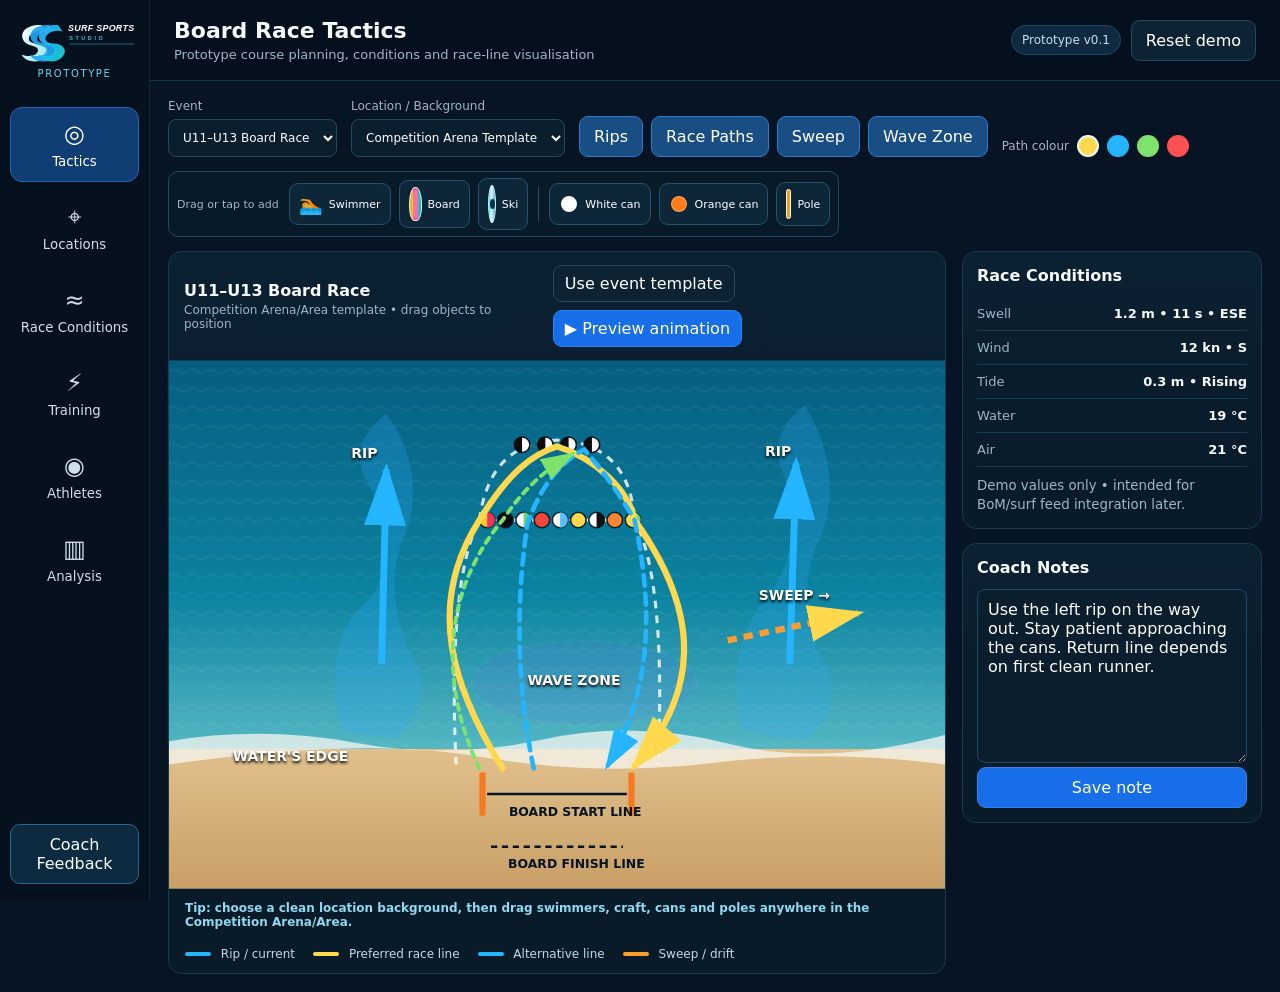
==== index.html @ 758121d0 "Add files via upload" ====
<!DOCTYPE html>
<html lang="en">
<head>
  <meta charset="UTF-8" />
  <meta name="viewport" content="width=device-width, initial-scale=1.0" />
  <meta name="theme-color" content="#071423" />
  <title>Surf Sports Studio Prototype</title>
  <link rel="stylesheet" href="styles.css" />
</head>
<body>
  <div class="app-shell">
    <aside class="sidebar">
      <div class="brand">
        <img class="brand-logo" src="assets/surf-sports-studio-logo.svg" alt="Surf Sports Studio" />
        <div class="brand-sub">Prototype</div>
      </div>

      <nav class="nav" aria-label="Primary">
        <button class="nav-btn active" data-view="tactics"><span>◎</span><small>Tactics</small></button>
        <button class="nav-btn" data-view="locations"><span>⌖</span><small>Locations</small></button>
        <button class="nav-btn" data-view="conditions"><span>≈</span><small>Race Conditions</small></button>
        <button class="nav-btn" data-view="training"><span>⚡</span><small>Training</small></button>
        <button class="nav-btn" data-view="athletes"><span>◉</span><small>Athletes</small></button>
        <button class="nav-btn" data-view="analysis"><span>▥</span><small>Analysis</small></button>
      </nav>

      <button class="feedback-btn" id="feedbackBtn">Coach Feedback</button>
    </aside>

    <main class="main">
      <header class="topbar">
        <div>
          <h1 id="viewTitle">Board Race Tactics</h1>
          <p id="viewSubtitle">Prototype course planning, conditions and race-line visualisation</p>
        </div>
        <div class="top-actions">
          <span class="pill">Prototype v0.1</span>
          <button class="ghost" id="resetBtn">Reset demo</button>
        </div>
      </header>

      <section class="view active" id="tacticsView">
        <div class="toolbar-row">
          <label>
            Event
            <select id="eventSelect">
              <option>U11–U13 Board Race</option>
              <option>Ironperson</option>
              <option>Board Rescue</option>
              <option>Surf Race</option>
              <option>Ski Race</option>
            </select>
          </label>
          <label>
            Location / Background
            <select id="locationSelect">
              <option value="template">Competition Arena Template</option>
              <option value="bar-beach-shore">Bar Beach — Shore View</option>
              <option value="ocean">Clean Ocean Canvas</option>
            </select>
          </label>
          <div class="segmented" role="group" aria-label="Tactic overlays">
            <button class="seg active" data-layer="rips">Rips</button>
            <button class="seg active" data-layer="paths">Race Paths</button>
            <button class="seg active" data-layer="sweep">Sweep</button>
            <button class="seg active" data-layer="waves">Wave Zone</button>
          </div>
          <div class="path-colours">
            <span>Path colour</span>
            <button class="dot yellow active" data-colour="#ffd84d" aria-label="Yellow"></button>
            <button class="dot cyan" data-colour="#25b5ff" aria-label="Blue"></button>
            <button class="dot lime" data-colour="#7ee26d" aria-label="Green"></button>
            <button class="dot red" data-colour="#ff5151" aria-label="Red"></button>
          </div>
          <div class="craft-palette" aria-label="Drag athletes, craft and course objects">
            <span class="craft-label">Drag or tap to add</span>
            <button class="craft-source" draggable="true" data-craft="swimmer" title="Drag swimmer onto the Competition Arena/Area or tap to add">
              <span class="mini-craft mini-swimmer" aria-hidden="true">🏊</span><small>Swimmer</small>
            </button>
            <button class="craft-source" draggable="true" data-craft="board" title="Drag board onto the Competition Arena/Area or tap to add">
              <span class="mini-craft mini-board" aria-hidden="true"></span><small>Board</small>
            </button>
            <button class="craft-source" draggable="true" data-craft="ski" title="Drag ski onto the Competition Arena/Area or tap to add">
              <span class="mini-craft mini-ski" aria-hidden="true"></span><small>Ski</small>
            </button>
            <span class="palette-divider" aria-hidden="true"></span>
            <button class="craft-source" draggable="true" data-craft="whiteBuoy" title="Drag a white buoy onto the Competition Arena/Area">
              <span class="mini-buoy white-buoy" aria-hidden="true"></span><small>White can</small>
            </button>
            <button class="craft-source" draggable="true" data-craft="orangeBuoy" title="Drag an orange buoy onto the Competition Arena/Area">
              <span class="mini-buoy orange-buoy" aria-hidden="true"></span><small>Orange can</small>
            </button>
            <button class="craft-source" draggable="true" data-craft="pole" title="Drag a start or finish pole onto the Competition Arena/Area">
              <span class="mini-pole" aria-hidden="true"></span><small>Pole</small>
            </button>
          </div>
        </div>

        <div class="tactics-grid">
          <div class="course-card">
            <div class="course-header">
              <div>
                <strong id="courseName">U11–U13 Board Race</strong>
                <span id="backgroundLabel">Competition Arena/Area template • drag objects to position</span>
              </div>
              <div class="course-actions"><button class="ghost compact" id="templateBtn">Use event template</button><button class="primary compact" id="animateBtn">▶ Preview animation</button></div>
            </div>

            <div class="course-wrap" id="courseDropZone">
              <div class="course-photo-bg" id="coursePhotoBg" aria-hidden="true"></div>
              <svg id="courseSvg" viewBox="0 0 1000 680" role="img" aria-label="Surf sports course prototype">
                <defs>
                  <linearGradient id="ocean" x1="0" y1="0" x2="0" y2="1">
                    <stop offset="0%" stop-color="#075d80"/>
                    <stop offset="60%" stop-color="#0b83a0"/>
                    <stop offset="100%" stop-color="#54b7c3"/>
                  </linearGradient>
                  <linearGradient id="sand" x1="0" y1="0" x2="0" y2="1">
                    <stop offset="0%" stop-color="#e1c08d"/>
                    <stop offset="100%" stop-color="#c89f66"/>
                  </linearGradient>
                  <pattern id="waterTexture" width="24" height="24" patternUnits="userSpaceOnUse">
                    <path d="M0 13 Q6 8 12 13 T24 13" fill="none" stroke="#ffffff" stroke-opacity=".06" stroke-width="2"/>
                  </pattern>
                  <marker id="arrowYellow" markerWidth="10" markerHeight="10" refX="8" refY="3" orient="auto" markerUnits="strokeWidth">
                    <path d="M0,0 L0,6 L9,3 z" fill="#ffd84d"/>
                  </marker>
                  <marker id="arrowBlue" markerWidth="10" markerHeight="10" refX="8" refY="3" orient="auto" markerUnits="strokeWidth">
                    <path d="M0,0 L0,6 L9,3 z" fill="#25b5ff"/>
                  </marker>
                  <marker id="arrowGreen" markerWidth="10" markerHeight="10" refX="8" refY="3" orient="auto" markerUnits="strokeWidth">
                    <path d="M0,0 L0,6 L9,3 z" fill="#7ee26d"/>
                  </marker>
                  <filter id="soft"><feGaussianBlur stdDeviation="5"/></filter>
                </defs>

                <g id="schematicBackground">
                  <rect width="1000" height="500" fill="url(#ocean)"/>
                  <rect width="1000" height="500" fill="url(#waterTexture)"/>
                  <rect y="500" width="1000" height="180" fill="url(#sand)"/>
                  <path d="M0 490 Q120 470 240 492 T480 488 T720 493 T1000 482 L1000 520 Q850 500 700 518 T400 510 T0 520 Z" fill="#f7f7f2" opacity=".75"/>
                </g>

                <g id="ripLayer">
                  <path d="M225 478 C205 420, 210 350, 250 315 C290 280, 285 205, 255 155 C235 120, 250 92, 280 68 C315 115, 325 175, 302 228 C282 276, 290 345, 318 390 C338 423, 318 462, 292 486 Z" fill="#2da9ff" opacity=".24"/>
                  <path d="M740 478 C720 410, 735 345, 770 305 C804 266, 814 196, 790 142 C777 110, 788 79, 820 58 C858 120, 860 187, 835 237 C815 280, 818 342, 848 395 C865 426, 850 463, 823 488 Z" fill="#2da9ff" opacity=".22"/>
                  <line x1="274" y1="390" x2="280" y2="140" stroke="#25b5ff" stroke-width="9" marker-end="url(#arrowBlue)"/>
                  <line x1="800" y1="390" x2="808" y2="132" stroke="#25b5ff" stroke-width="9" marker-end="url(#arrowBlue)"/>
                  <text x="235" y="125" class="svg-label">RIP</text>
                  <text x="768" y="122" class="svg-label">RIP</text>
                </g>

                <g id="waveLayer">
                  <ellipse cx="535" cy="415" rx="145" ry="54" fill="#7b61ff" opacity=".10" stroke="#bbadff" stroke-width="3" stroke-dasharray="9 9"/>
                  <text x="462" y="418" class="svg-label">WAVE ZONE</text>
                </g>

                <g id="sweepLayer">
                  <line x1="720" y1="360" x2="888" y2="325" stroke="#ff9d2e" stroke-width="8" stroke-dasharray="12 9" marker-end="url(#arrowYellow)"/>
                  <text x="760" y="308" class="svg-label">SWEEP →</text>
                </g>

                <g id="courseLayer">
                  <path d="M370 520 C365 420 365 270 400 205 L600 205 C635 270 635 420 630 520" fill="none" stroke="#ffffff" stroke-opacity=".8" stroke-width="4" stroke-dasharray="10 9"/>
                  <path d="M400 205 C410 130 450 104 500 102 C555 104 595 132 600 205" fill="none" stroke="#ffffff" stroke-opacity=".8" stroke-width="4" stroke-dasharray="10 9"/>
                  <line x1="400" y1="205" x2="600" y2="205" stroke="#ffffff" stroke-opacity=".5" stroke-width="2" stroke-dasharray="8 8"/>
                </g>

                <g id="buoys"></g>

                <g id="pathsLayer">
                  <path class="race-path race-path-primary" d="M430 525 C365 420 330 315 400 205 C440 140 470 120 500 110 C548 125 592 165 600 205 C690 330 680 430 600 522" fill="none" stroke="#ffd84d" stroke-width="8" stroke-linecap="round" stroke-linejoin="round" marker-end="url(#arrowYellow)"/>
                  <path class="race-path" d="M470 525 C450 430 445 320 462 210 C478 162 505 130 535 114 C558 140 580 170 600 205 C626 325 620 430 565 522" fill="none" stroke="#25b5ff" stroke-width="6" stroke-linecap="round" stroke-dasharray="14 10" marker-end="url(#arrowBlue)"/>
                  <path class="race-path" d="M400 525 C350 420 350 300 430 205 C460 160 490 137 520 120" fill="none" stroke="#7ee26d" stroke-width="5" stroke-linecap="round" stroke-dasharray="8 8" marker-end="url(#arrowGreen)"/>
                </g>

                <g id="athleteLayer" aria-label="Placed athletes and craft"></g>

                <g id="beachLabels">
                  <line x1="410" y1="558" x2="590" y2="558" stroke="#071423" stroke-width="3"/>
                  <rect x="400" y="530" width="8" height="56" rx="3" fill="#f57921"/>
                  <rect x="592" y="530" width="8" height="56" rx="3" fill="#f57921"/>
                  <text x="438" y="586" class="svg-dark">BOARD START LINE</text>
                  <line x1="415" y1="626" x2="585" y2="626" stroke="#071423" stroke-width="3" stroke-dasharray="8 6"/>
                  <text x="437" y="653" class="svg-dark">BOARD FINISH LINE</text>
                  <text x="82" y="515" class="svg-label">WATER'S EDGE</text>
                </g>
              </svg>
            </div>

            <div class="legend-row">
              <span class="drag-hint">Tip: choose a clean location background, then drag swimmers, craft, cans and poles anywhere in the Competition Arena/Area.</span>
              <span><i class="legend rip"></i> Rip / current</span>
              <span><i class="legend path"></i> Preferred race line</span>
              <span><i class="legend alt"></i> Alternative line</span>
              <span><i class="legend sweep"></i> Sweep / drift</span>
            </div>
          </div>

          <aside class="info-panel">
            <div class="panel-card">
              <div class="panel-title">Race Conditions</div>
              <div class="metric"><span>Swell</span><strong>1.2 m • 11 s • ESE</strong></div>
              <div class="metric"><span>Wind</span><strong>12 kn • S</strong></div>
              <div class="metric"><span>Tide</span><strong>0.3 m • Rising</strong></div>
              <div class="metric"><span>Water</span><strong>19 °C</strong></div>
              <div class="metric"><span>Air</span><strong>21 °C</strong></div>
              <small>Demo values only • intended for BoM/surf feed integration later.</small>
            </div>
            <div class="panel-card">
              <div class="panel-title">Coach Notes</div>
              <textarea id="coachNotes" rows="8">Use the left rip on the way out. Stay patient approaching the cans. Return line depends on first clean runner.</textarea>
              <button class="primary full" id="saveNoteBtn">Save note</button>
            </div>
          </aside>
        </div>
      </section>

      <section class="view" id="locationsView">
        <div class="location-hero">
          <div>
            <span class="eyebrow">Location Library</span>
            <h2>Select a Competition Arena/Area backdrop</h2>
            <p>Use a clean location image as the canvas for training, tactics or competition planning. Backgrounds never contain pre-drawn buoys or arrows.</p>
          </div>
          <button class="primary" id="openBarBeachBtn">Use Bar Beach</button>
        </div>
        <div class="location-grid">
          <article class="location-card featured" data-location-card="bar-beach-shore">
            <div class="location-image bar-beach-photo" role="img" aria-label="Bar Beach shore view background"></div>
            <div class="location-meta"><div><h3>Bar Beach</h3><p>Shore view • clean image</p></div><button class="primary location-use" data-location="bar-beach-shore">Use background</button></div>
          </article>
          <article class="location-card"><div class="location-placeholder nobbys"><span>Nobbys Beach</span></div><div class="location-meta"><div><h3>Nobbys Beach</h3><p>Ocean side • Competition view</p></div><span class="tag">Asset next</span></div></article>
          <article class="location-card"><div class="location-placeholder dixon"><span>Dixon Park</span></div><div class="location-meta"><div><h3>Dixon Park</h3><p>Competition view</p></div><span class="tag">Asset next</span></div></article>
          <article class="location-card"><div class="location-placeholder blacksmiths"><span>Blacksmiths Beach</span></div><div class="location-meta"><div><h3>Blacksmiths Beach</h3><p>Competition view</p></div><span class="tag">Asset next</span></div></article>
          <article class="location-card"><div class="location-placeholder caves"><span>Caves Beach</span></div><div class="location-meta"><div><h3>Caves Beach</h3><p>Competition view</p></div><span class="tag">Asset next</span></div></article>
          <article class="location-card"><div class="location-placeholder newcastle"><span>Newcastle Beach</span></div><div class="location-meta"><div><h3>Newcastle Beach</h3><p>Competition view</p></div><span class="tag">Asset next</span></div></article>
        </div>
      </section>

      <section class="view" id="conditionsView">
        <div class="section-grid two">
          <div class="hero-card conditions-hero">
            <div>
              <span class="eyebrow">Race Morning</span>
              <h2>Conditions Snapshot</h2>
              <p>Designed to combine live forecast data with coach-entered local observations.</p>
            </div>
            <div class="big-status">Demo Data</div>
          </div>
          <div class="card metric-grid">
            <div><span>Swell</span><strong>1.2 m</strong><small>11 s • ESE</small></div>
            <div><span>Wind</span><strong>12 kn</strong><small>S • gust 18 kn</small></div>
            <div><span>Tide</span><strong>0.3 m</strong><small>Rising</small></div>
            <div><span>Temperature</span><strong>21 °C</strong><small>Water 19 °C</small></div>
          </div>
        </div>
        <div class="section-grid three">
          <div class="card"><h3>Tide</h3><p>High 10:42 am • 1.1 m</p><p>Low 4:18 pm • 0.2 m</p><div class="spark"></div></div>
          <div class="card"><h3>Coach Observations</h3><label>Rip strength<select><option>Moderate</option><option>Weak</option><option>Strong</option></select></label><label>Sweep<select><option>Right to left</option><option>Left to right</option><option>Minimal</option></select></label></div>
          <div class="card"><h3>Suggested Integration</h3><p>BoM forecast + tide data + manual rip/sandbank marking on the course.</p><span class="tag">Future feature</span></div>
        </div>
      </section>

      <section class="view" id="trainingView">
        <div class="training-tabs"><button class="seg active">Weekly Schedule</button><button class="seg">Drills</button><button class="seg">Videos & Instructions</button></div>
        <div class="training-layout">
          <div class="schedule card">
            <h2>Weekly Schedule</h2>
            <p class="muted">Example squad week</p>
            <div class="day active"><b>Mon</b><div><strong>Endurance Swim</strong><small>75 min • Aerobic</small></div></div>
            <div class="day"><b>Tue</b><div><strong>Board Skills & Fitness</strong><small>60 min • Skills</small></div></div>
            <div class="day"><b>Wed</b><div><strong>Swim Intervals</strong><small>60 min • Anaerobic</small></div></div>
            <div class="day"><b>Thu</b><div><strong>Beach Sprints & Core</strong><small>45 min • Strength</small></div></div>
            <div class="day"><b>Fri</b><div><strong>Board Intervals</strong><small>60 min • Speed</small></div></div>
            <div class="day"><b>Sat</b><div><strong>Ironperson Simulation</strong><small>90 min • Simulation</small></div></div>
            <div class="day"><b>Sun</b><div><strong>Recovery & Mobility</strong><small>30 min • Recovery</small></div></div>
          </div>
          <div class="session card">
            <div class="session-hero"><span>MONDAY</span><h2>Endurance Swim</h2><p>Build aerobic base and efficient open-water technique.</p></div>
            <div class="session-parts">
              <div><b>1</b><span><strong>Warm Up</strong><small>400 m easy • 10 min</small></span></div>
              <div><b>2</b><span><strong>Skill Set</strong><small>4 × 50 m drills • 15 min</small></span></div>
              <div><b>3</b><span><strong>Main Set</strong><small>3 × 600 m steady • 30 min</small></span></div>
              <div><b>4</b><span><strong>Build Set</strong><small>4 × 100 m build • 10 min</small></span></div>
              <div><b>5</b><span><strong>Cool Down</strong><small>200 m easy • 10 min</small></span></div>
            </div>
            <button class="primary">▶ Watch drill demonstration</button>
          </div>
        </div>
      </section>

      <section class="view" id="athletesView">
        <div class="card roster-card">
          <div class="section-head"><div><h2>Squad</h2><p class="muted">Save athletes once and reuse them in tactics and training.</p></div><button class="primary">+ Add athlete</button></div>
          <div class="roster-grid">
            <div class="athlete-card"><span class="avatar">OB</span><div><strong>Ollie</strong><small>Board • Swim • Iron</small></div></div>
            <div class="athlete-card"><span class="avatar">HB</span><div><strong>Harrison</strong><small>Board • Swim</small></div></div>
            <div class="athlete-card"><span class="avatar">JC</span><div><strong>James</strong><small>Swim • Iron</small></div></div>
            <div class="athlete-card"><span class="avatar">GE</span><div><strong>Grayson</strong><small>Board • Swim</small></div></div>
          </div>
        </div>
      </section>

      <section class="view" id="analysisView">
        <div class="section-grid two">
          <div class="card"><span class="eyebrow">Planned</span><h2>Preferred Line</h2><p>Use left rip, stay patient at the cans, return on the first clean runner.</p><div class="mini-course planned"></div></div>
          <div class="card"><span class="eyebrow">Actual</span><h2>Race Review</h2><p>Recreate the athlete's line and compare it with the plan.</p><div class="mini-course actual"></div></div>
        </div>
        <div class="card analysis-notes"><h3>Post-race notes</h3><textarea rows="6">Great start. Missed the strongest part of the rip by ~10 m. Good buoy turn. Return line was too far right before the runner.</textarea></div>
      </section>
    </main>
  </div>

  <dialog id="feedbackDialog">
    <form method="dialog" class="feedback-modal">
      <div class="section-head"><div><span class="eyebrow">Coach Feedback</span><h2>What should we test next?</h2></div><button class="icon-btn" value="cancel" aria-label="Close">×</button></div>
      <label>Most useful feature<select><option>Race tactics</option><option>Race conditions</option><option>Training plans</option><option>Race analysis</option><option>Animations</option></select></label>
      <label>What is missing?<textarea rows="5" placeholder="Type feedback here..."></textarea></label>
      <label>Would you use this at training or carnivals?<select><option>Yes</option><option>Maybe</option><option>No</option></select></label>
      <button class="primary full" value="default">Save locally (demo)</button>
    </form>
  </dialog>

  <script src="app.js"></script>
</body>
</html>
---- styles.css ----
:root{
  --bg:#071423; --panel:#0a1d2e; --panel2:#0d2739; --panel3:#102f45; --text:#f6fbff; --muted:#9fb7c8;
  --line:#173b50; --accent:#1d78ff; --cyan:#25b5ff; --green:#7ee26d; --yellow:#ffd84d; --red:#ff5151;
}
*{box-sizing:border-box}html,body{margin:0;background:var(--bg);color:var(--text);font-family:Inter,ui-sans-serif,system-ui,-apple-system,BlinkMacSystemFont,"Segoe UI",sans-serif}
button,select,textarea{font:inherit}.app-shell{display:grid;grid-template-columns:110px 1fr;min-height:100vh}.sidebar{position:sticky;top:0;height:100vh;background:#06111e;border-right:1px solid #10293a;padding:16px 10px;display:flex;flex-direction:column;gap:18px}.brand{display:flex;gap:10px;align-items:center;padding:6px}.brand-mark{font-size:26px}.brand-title{font-weight:800}.brand-sub{font-size:12px;color:var(--muted)}.nav{display:flex;flex-direction:column;gap:8px}.nav-btn{border:1px solid transparent;background:transparent;color:#cfe0eb;border-radius:12px;padding:12px 6px;min-height:72px;cursor:pointer}.nav-btn span{display:block;font-size:24px}.nav-btn small{display:block;margin-top:6px}.nav-btn.active{background:#103d73;border-color:#1f67bd;color:#fff}.feedback-btn{margin-top:auto;border:1px solid #2e6691;background:#0c2a40;color:#fff;border-radius:10px;padding:10px;cursor:pointer}.main{min-width:0}.topbar{display:flex;justify-content:space-between;align-items:center;gap:16px;padding:18px 24px;border-bottom:1px solid #12334a;background:rgba(5,16,29,.94);position:sticky;top:0;z-index:20}.topbar h1{margin:0;font-size:22px}.topbar p{margin:4px 0 0;color:var(--muted);font-size:13px}.top-actions{display:flex;align-items:center;gap:10px}.pill,.tag{display:inline-flex;padding:7px 10px;border-radius:999px;background:#0e2940;border:1px solid #214961;color:#c9deeb;font-size:12px}.ghost,.primary,.seg{cursor:pointer;border-radius:9px;border:1px solid #244960;padding:10px 14px;color:#fff;background:#0d2334}.primary{background:#176ee8;border-color:#2d83f0}.full{width:100%}.view{display:none;padding:18px}.view.active{display:block}.toolbar-row{display:flex;gap:14px;align-items:end;flex-wrap:wrap;margin-bottom:14px}.toolbar-row label,label{display:flex;flex-direction:column;gap:6px;font-size:12px;color:var(--muted)}select,textarea{background:#0a1e2e;border:1px solid #244960;border-radius:8px;color:#fff;padding:10px}.segmented{display:flex;gap:8px;flex-wrap:wrap}.seg.active{background:#184e83;border-color:#2a7dcc}.path-colours{display:flex;align-items:center;gap:8px;color:var(--muted);font-size:12px}.dot{width:22px;height:22px;border-radius:50%;border:2px solid transparent;cursor:pointer}.dot.active{border-color:#fff}.yellow{background:#ffd84d}.cyan{background:#25b5ff}.lime{background:#7ee26d}.red{background:#ff5151}.tactics-grid{display:grid;grid-template-columns:minmax(0,1fr) 300px;gap:16px}.course-card,.card,.panel-card{background:linear-gradient(180deg,#0b2031,#091a28);border:1px solid #173b50;border-radius:14px;overflow:hidden}.course-header{display:flex;justify-content:space-between;gap:12px;align-items:center;padding:13px 15px;border-bottom:1px solid #173b50}.course-header strong{display:block}.course-header span{display:block;color:var(--muted);font-size:12px;margin-top:3px}.course-wrap{background:#063854}.course-wrap svg{display:block;width:100%;height:auto}.svg-label{fill:#fff;font-size:18px;font-weight:800;text-shadow:0 2px 3px #000}.svg-dark{fill:#071423;font-size:16px;font-weight:800}.legend-row{display:flex;gap:18px;flex-wrap:wrap;padding:12px 16px;color:#c8d8e3;font-size:12px}.legend{display:inline-block;width:26px;height:4px;border-radius:3px;margin-right:6px;vertical-align:middle}.legend.rip{background:#25b5ff}.legend.path{background:#ffd84d}.legend.alt{background:#25b5ff}.legend.sweep{background:#ff9d2e}.info-panel{display:flex;flex-direction:column;gap:14px}.panel-card{padding:14px}.panel-title{font-weight:800;margin-bottom:12px}.metric{display:flex;justify-content:space-between;gap:12px;padding:9px 0;border-bottom:1px solid #173b50;font-size:13px}.metric span{color:var(--muted)}.panel-card small{display:block;color:var(--muted);margin-top:10px;line-height:1.4}.panel-card textarea{width:100%;resize:vertical}.section-grid{display:grid;gap:16px;margin-bottom:16px}.section-grid.two{grid-template-columns:1fr 1fr}.section-grid.three{grid-template-columns:repeat(3,1fr)}.hero-card{background:linear-gradient(120deg,#0b3d55,#0b6b76);border:1px solid #19526b;border-radius:16px;padding:22px;display:flex;justify-content:space-between;align-items:center}.eyebrow{color:#8ed8ff;text-transform:uppercase;letter-spacing:.12em;font-size:11px;font-weight:800}.hero-card h2,.card h2,.card h3{margin:.35rem 0}.hero-card p,.muted,.card p{color:var(--muted)}.big-status{font-size:30px;font-weight:900;color:#8af0d7}.metric-grid{display:grid;grid-template-columns:repeat(2,1fr);padding:18px}.metric-grid div{padding:16px;border-bottom:1px solid #173b50}.metric-grid span,.metric-grid small{display:block;color:var(--muted)}.metric-grid strong{display:block;font-size:26px;margin:5px 0}.card{padding:18px}.spark{height:80px;background:linear-gradient(180deg,rgba(37,181,255,.22),transparent),linear-gradient(155deg,transparent 45%,#25b5ff 46% 50%,transparent 51%);border-radius:8px;margin-top:16px}.training-tabs{display:flex;gap:10px;margin-bottom:14px}.training-layout{display:grid;grid-template-columns:360px 1fr;gap:16px}.schedule .day{display:flex;gap:14px;align-items:center;padding:13px 10px;border-top:1px solid #173b50}.schedule .day.active{background:#0f2e46;border-radius:10px}.day b{width:40px}.day div{display:flex;flex-direction:column}.day small{color:var(--muted);margin-top:3px}.session-hero{background:linear-gradient(120deg,#0b4d62,#0a7778);border-radius:12px;padding:20px;margin-bottom:12px}.session-parts>div{display:flex;gap:12px;padding:13px 0;border-top:1px solid #173b50}.session-parts b{width:30px;height:30px;border-radius:50%;display:grid;place-items:center;background:#2c7fff}.session-parts span{display:flex;flex-direction:column}.session-parts small{color:var(--muted);margin-top:3px}.section-head{display:flex;justify-content:space-between;align-items:center;gap:16px}.roster-grid{display:grid;grid-template-columns:repeat(4,1fr);gap:12px;margin-top:18px}.athlete-card{display:flex;gap:12px;align-items:center;padding:14px;border:1px solid #1d4560;border-radius:12px;background:#0a2233}.avatar{width:42px;height:42px;border-radius:50%;display:grid;place-items:center;background:#176ee8;font-weight:800}.athlete-card div{display:flex;flex-direction:column}.athlete-card small{color:var(--muted)}.mini-course{height:220px;border-radius:12px;margin-top:14px;background:linear-gradient(#0e718d 0 68%,#d2ad77 68%);position:relative;overflow:hidden}.mini-course::before{content:"";position:absolute;left:18%;top:10%;width:64%;height:68%;border:3px dashed rgba(255,255,255,.7);border-radius:45% 45% 10% 10%}.mini-course::after{content:"";position:absolute;left:26%;top:22%;width:52%;height:55%;border:6px solid #ffd84d;border-left-color:transparent;border-bottom-color:transparent;border-radius:50%;transform:rotate(22deg)}.mini-course.actual::after{border-color:#ff5151;border-left-color:transparent;border-bottom-color:transparent;transform:rotate(4deg)}.analysis-notes textarea{width:100%}dialog{border:none;border-radius:16px;padding:0;background:#091b2a;color:#fff;max-width:520px;width:calc(100% - 32px)}dialog::backdrop{background:rgba(0,0,0,.65)}.feedback-modal{padding:20px;display:grid;gap:14px}.icon-btn{border:none;background:transparent;color:#fff;font-size:28px;cursor:pointer}
@media(max-width:1050px){.tactics-grid{grid-template-columns:1fr}.info-panel{display:grid;grid-template-columns:1fr 1fr}.training-layout{grid-template-columns:1fr}.roster-grid{grid-template-columns:repeat(2,1fr)}}
@media(max-width:760px){.app-shell{grid-template-columns:1fr}.sidebar{position:sticky;top:0;height:auto;z-index:30;flex-direction:row;align-items:center;padding:8px;overflow-x:auto}.brand{display:none}.nav{flex-direction:row}.nav-btn{min-width:84px;min-height:56px;padding:7px}.nav-btn span{font-size:18px}.feedback-btn{margin:0;white-space:nowrap}.topbar{position:static;padding:14px 16px}.topbar p{display:none}.top-actions .pill{display:none}.view{padding:12px}.section-grid.two,.section-grid.three{grid-template-columns:1fr}.info-panel{grid-template-columns:1fr}.roster-grid{grid-template-columns:1fr}.toolbar-row{align-items:stretch}.segmented{order:3}.course-header{align-items:flex-start;flex-direction:column}.primary{width:100%}.metric-grid{grid-template-columns:1fr 1fr}.legend-row{gap:10px}.course-wrap{overflow-x:auto}.course-wrap svg{min-width:760px}}

/* Surf Sports Studio branding + draggable craft prototype */
.app-shell{grid-template-columns:150px 1fr}
.brand{display:block;padding:4px 2px 10px;text-align:center}
.brand-logo{display:block;width:132px;max-width:100%;height:auto;margin:0 auto 3px}
.brand-sub{font-size:10px;letter-spacing:.16em;text-transform:uppercase;color:#62d9ed}
.craft-palette{display:flex;align-items:center;gap:8px;flex-wrap:wrap;padding:6px 8px;border:1px solid #244960;border-radius:10px;background:#081a28}
.craft-label{font-size:11px;color:var(--muted);margin-right:2px}
.craft-source{display:flex;align-items:center;gap:6px;min-height:42px;padding:6px 9px;border:1px solid #28516b;border-radius:9px;background:#0d2739;color:#fff;cursor:grab;touch-action:manipulation}
.craft-source:active{cursor:grabbing}
.craft-source small{font-size:11px}
.mini-craft{display:inline-grid;place-items:center;position:relative;flex:0 0 auto}
.mini-swimmer{width:24px;height:24px;font-size:19px}
.mini-board{width:13px;height:34px;border-radius:48% 48% 42% 42%;background:linear-gradient(90deg,#f9cf2f 0 28%,#ff6da7 28% 72%,#27cbd6 72%);border:1px solid rgba(255,255,255,.8);box-shadow:inset 0 0 0 2px rgba(0,0,0,.12)}
.mini-ski{width:8px;height:38px;border-radius:50%;background:linear-gradient(90deg,#28d5e8,#eff9ff 45%,#24a9d9);border:1px solid rgba(255,255,255,.8);position:relative}
.mini-ski:after{content:"";position:absolute;width:5px;height:10px;border-radius:50%;background:#07334a;left:1px;top:13px}
.course-wrap{position:relative}
.course-wrap.drag-over{outline:3px solid #42d6ff;outline-offset:-5px}
.drag-hint{color:#8ddaf1;font-weight:700}
.placed-craft{cursor:grab;filter:drop-shadow(0 4px 4px rgba(0,0,0,.35));outline:none}
.placed-craft:active{cursor:grabbing}
.placed-craft.selected .selection-ring{opacity:1}
.selection-ring{opacity:0;fill:none;stroke:#fff;stroke-width:2;stroke-dasharray:5 4;pointer-events:none}

@media(max-width:760px){
  .app-shell{grid-template-columns:1fr}
  .brand{display:none}
  .craft-palette{width:100%;order:4}
}

/* v0.2 — location library + clean photo backgrounds */
.course-actions{display:flex;gap:8px;flex-wrap:wrap;align-items:center}.compact{padding:8px 11px}
.course-wrap{position:relative;isolation:isolate;min-height:420px;background:#063854;overflow:hidden}
.course-photo-bg{position:absolute;inset:0;z-index:0;display:none;background-size:cover;background-position:center;background-repeat:no-repeat}
.course-photo-bg.bar-beach-bg{background-position:center 63%}
.course-photo-bg.ocean-bg{display:block;background-image:linear-gradient(180deg,#176f90 0%,#2f9fb4 66%,#d5b47e 66%,#d5b47e 100%)!important}
.course-wrap svg{position:relative;z-index:1;background:transparent}
.palette-divider{width:1px;height:34px;background:#28516b;margin:0 2px}
.mini-buoy{width:20px;height:20px;border-radius:50%;border:2px solid #0b2638;box-shadow:inset 0 0 0 1px rgba(255,255,255,.35)}
.white-buoy{background:#fff}.orange-buoy{background:#ff7a18}.mini-pole{width:5px;height:30px;border-radius:3px;background:#f59d18;border:1px solid #fff}
.location-hero{display:flex;justify-content:space-between;gap:18px;align-items:center;padding:22px 24px;margin-bottom:18px;border:1px solid #19526b;border-radius:18px;background:linear-gradient(120deg,#0a2d45,#0a5562)}
.location-hero h2{margin:.3rem 0 .5rem;font-size:28px}.location-hero p{margin:0;color:#b6cfdd;max-width:760px;line-height:1.55}
.location-grid{display:grid;grid-template-columns:repeat(3,minmax(0,1fr));gap:16px}
.location-card{overflow:hidden;border:1px solid #1b455f;border-radius:16px;background:linear-gradient(180deg,#0b2031,#081a28);transition:.2s ease}
.location-card.featured{border-color:#2e97bb}.location-image,.location-placeholder{aspect-ratio:16/9;background-size:cover;background-position:center;display:flex;align-items:end;padding:14px}
.location-image.bar-beach-photo{background-image:linear-gradient(180deg,transparent 60%,rgba(0,18,31,.55)),url('assets/locations/bar-beach-shore.jpg');background-position:center 62%}
.location-placeholder{position:relative;background:linear-gradient(145deg,#0a6d86,#1d879b 55%,#d3b37f 56%,#d3b37f)}
.location-placeholder:before{content:"";position:absolute;inset:0;background:linear-gradient(165deg,transparent 0 52%,rgba(255,255,255,.14) 53% 55%,transparent 56%)}
.location-placeholder span{position:relative;z-index:1;padding:6px 9px;border-radius:8px;background:rgba(4,18,29,.72);font-weight:800}
.location-placeholder.nobbys{background:linear-gradient(145deg,#0f7490,#257f91 54%,#dab881 55%)}
.location-placeholder.dixon{background:linear-gradient(145deg,#0d758b,#3497a3 59%,#d6b27b 60%)}
.location-placeholder.blacksmiths{background:linear-gradient(145deg,#176a88,#3195a5 65%,#d2b07a 66%)}
.location-placeholder.caves{background:linear-gradient(145deg,#0b6880,#2c8c9f 58%,#cda975 59%)}
.location-placeholder.newcastle{background:linear-gradient(145deg,#0a6d8e,#2f92a5 62%,#d8b781 63%)}
.location-meta{display:flex;align-items:center;justify-content:space-between;gap:12px;padding:14px}.location-meta h3{margin:0 0 4px}.location-meta p{margin:0;color:var(--muted);font-size:12px}
.location-card:hover{transform:translateY(-2px);border-color:#3a809f}

@media(max-width:1050px){.location-grid{grid-template-columns:repeat(2,minmax(0,1fr))}}
@media(max-width:760px){.location-grid{grid-template-columns:1fr}.location-hero{align-items:flex-start;flex-direction:column}.location-hero .primary{width:auto}.course-actions{width:100%}.course-actions .compact{flex:1}.palette-divider{display:none}}
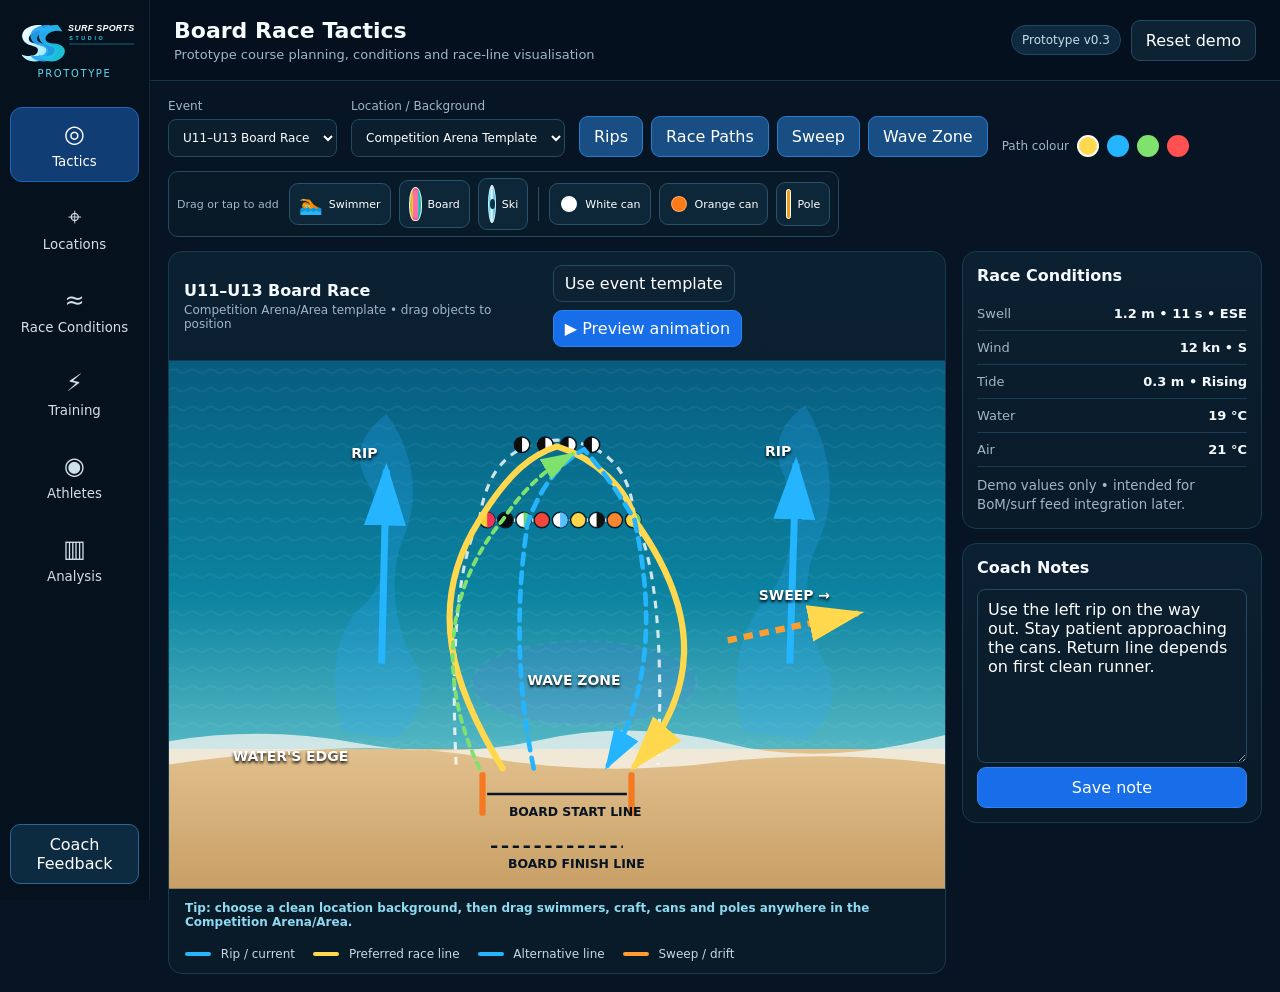
==== commit 7c00e9b3: "Add files via upload" ====
--- a/index.html
+++ b/index.html
@@ -2,7 +2,7 @@
 <html lang="en">
 <head>
   <meta charset="UTF-8" />
-  <meta name="viewport" content="width=device-width, initial-scale=1.0" />
+  <meta name="viewport" content="width=device-width, initial-scale=1.0, viewport-fit=cover" />
   <meta name="theme-color" content="#071423" />
   <title>Surf Sports Studio Prototype</title>
   <link rel="stylesheet" href="styles.css" />
@@ -34,7 +34,7 @@
           <p id="viewSubtitle">Prototype course planning, conditions and race-line visualisation</p>
         </div>
         <div class="top-actions">
-          <span class="pill">Prototype v0.1</span>
+          <span class="pill">Prototype v0.3</span>
           <button class="ghost" id="resetBtn">Reset demo</button>
         </div>
       </header>
@@ -103,10 +103,15 @@
                 <strong id="courseName">U11–U13 Board Race</strong>
                 <span id="backgroundLabel">Competition Arena/Area template • drag objects to position</span>
               </div>
-              <div class="course-actions"><button class="ghost compact" id="templateBtn">Use event template</button><button class="primary compact" id="animateBtn">▶ Preview animation</button></div>
+              <div class="course-actions">
+                <button class="ghost compact" id="templateBtn">Use event template</button>
+                <button class="ghost compact mobile-fit-btn" id="fitCanvasBtn" type="button">Fit arena</button>
+                <button class="primary compact" id="animateBtn">▶ Preview animation</button>
+              </div>
             </div>
 
             <div class="course-wrap" id="courseDropZone">
+              <div class="mobile-edit-hint" id="mobileEditHint">Tap an object to select it, then drag. The arena stays still while the object moves.</div>
               <div class="course-photo-bg" id="coursePhotoBg" aria-hidden="true"></div>
               <svg id="courseSvg" viewBox="0 0 1000 680" role="img" aria-label="Surf sports course prototype">
                 <defs>
@@ -188,6 +193,17 @@
               </svg>
             </div>
 
+            <div class="object-controls" id="objectControls" aria-label="Selected object controls">
+              <span class="object-controls-label" id="selectedObjectLabel">No object selected</span>
+              <div class="object-nudge" role="group" aria-label="Move selected object">
+                <button type="button" data-nudge="up" aria-label="Move up">↑</button>
+                <button type="button" data-nudge="left" aria-label="Move left">←</button>
+                <button type="button" data-nudge="right" aria-label="Move right">→</button>
+                <button type="button" data-nudge="down" aria-label="Move down">↓</button>
+              </div>
+              <button type="button" class="danger-ghost" id="deleteObjectBtn">Delete</button>
+            </div>
+
             <div class="legend-row">
               <span class="drag-hint">Tip: choose a clean location background, then drag swimmers, craft, cans and poles anywhere in the Competition Arena/Area.</span>
               <span><i class="legend rip"></i> Rip / current</span>
--- a/styles.css
+++ b/styles.css
@@ -65,3 +65,64 @@
 
 @media(max-width:1050px){.location-grid{grid-template-columns:repeat(2,minmax(0,1fr))}}
 @media(max-width:760px){.location-grid{grid-template-columns:1fr}.location-hero{align-items:flex-start;flex-direction:column}.location-hero .primary{width:auto}.course-actions{width:100%}.course-actions .compact{flex:1}.palette-divider{display:none}}
+
+/* v0.3 — mobile-first arena editing */
+html{overscroll-behavior-y:auto}
+body.object-dragging{overscroll-behavior:none;user-select:none;-webkit-user-select:none}
+.mobile-fit-btn{display:none}
+.mobile-edit-hint{display:none}
+.object-controls{display:none;align-items:center;gap:8px;padding:10px 12px;border-top:1px solid #173b50;background:#081a28}
+.object-controls.active{display:flex}
+.object-controls-label{font-size:12px;color:#cfe0eb;font-weight:800;min-width:0;flex:1;white-space:nowrap;overflow:hidden;text-overflow:ellipsis}
+.object-nudge{display:flex;gap:5px}
+.object-nudge button,.danger-ghost{min-width:42px;min-height:42px;border:1px solid #28516b;border-radius:9px;background:#0d2739;color:#fff;font-weight:800;cursor:pointer}
+.danger-ghost{padding:0 12px;color:#ff9c9c;border-color:#6f3640}
+.placed-craft{touch-action:none}
+.craft-hit{fill:transparent;stroke:none;pointer-events:all}
+
+@media(max-width:760px){
+  html,body{max-width:100%;overflow-x:hidden}
+  .sidebar{gap:4px;padding:6px 6px 7px;scrollbar-width:none;-webkit-overflow-scrolling:touch}
+  .sidebar::-webkit-scrollbar{display:none}
+  .nav{gap:4px}
+  .nav-btn{min-width:76px;min-height:64px;border-radius:11px;padding:5px 4px;font-size:12px}
+  .nav-btn span{font-size:17px;line-height:1}
+  .nav-btn small{font-size:11px;line-height:1.1;margin-top:5px}
+  .feedback-btn{display:none}
+  .topbar{padding:10px 12px}
+  .topbar h1{font-size:18px}
+  .top-actions{gap:6px}
+  .top-actions .ghost{padding:8px 10px;font-size:12px}
+  .view{padding:8px}
+  .toolbar-row{gap:8px;margin-bottom:8px}
+  .toolbar-row label{flex:1 1 150px}
+  select{width:100%;min-height:44px;font-size:16px}
+  .segmented{width:100%;overflow-x:auto;flex-wrap:nowrap;padding-bottom:2px;scrollbar-width:none}
+  .segmented::-webkit-scrollbar{display:none}
+  .seg{white-space:nowrap;min-height:42px;padding:8px 10px}
+  .path-colours{width:100%;min-height:42px}
+  .dot{width:28px;height:28px}
+  .craft-palette{display:grid;grid-template-columns:repeat(3,minmax(0,1fr));gap:6px;padding:8px}
+  .craft-label{grid-column:1/-1;font-size:12px}
+  .craft-source{justify-content:center;min-height:48px;padding:5px 6px;cursor:pointer}
+  .craft-source small{font-size:10px}
+  .course-card{border-radius:12px}
+  .course-header{padding:10px 11px;gap:8px}
+  .course-header strong{font-size:15px}
+  .course-actions{display:grid;grid-template-columns:1fr 1fr 1fr;gap:6px}
+  .course-actions .compact{width:auto;min-height:42px;padding:7px 6px;font-size:11px}
+  .mobile-fit-btn{display:block}
+  .course-wrap{min-height:0;overflow:hidden;touch-action:pan-y;background:#063854}
+  .course-wrap svg{display:block;width:100%;height:auto;min-width:0!important;max-width:100%;touch-action:pan-y}
+  .course-photo-bg{pointer-events:none}
+  .mobile-edit-hint{display:block;position:absolute;left:8px;right:8px;bottom:8px;z-index:4;padding:7px 9px;border-radius:8px;background:rgba(3,20,32,.78);color:#cbeafa;font-size:10px;line-height:1.25;pointer-events:none;transition:opacity .25s ease}
+  .course-wrap.object-selected .mobile-edit-hint{opacity:0}
+  .placed-craft{cursor:grab;touch-action:none}
+  .placed-craft .selection-ring{stroke-width:3}
+  .object-controls{position:sticky;bottom:0;z-index:15;display:flex;visibility:hidden;opacity:0;pointer-events:none;transition:opacity .15s ease;border-top:1px solid #28516b}
+  .object-controls.active{visibility:visible;opacity:1;pointer-events:auto}
+  .object-controls-label{font-size:11px}
+  .object-nudge button,.danger-ghost{min-width:44px;min-height:44px}
+  .legend-row{font-size:10px;padding:9px 10px}
+  body.object-dragging{overflow:hidden;touch-action:none}
+}
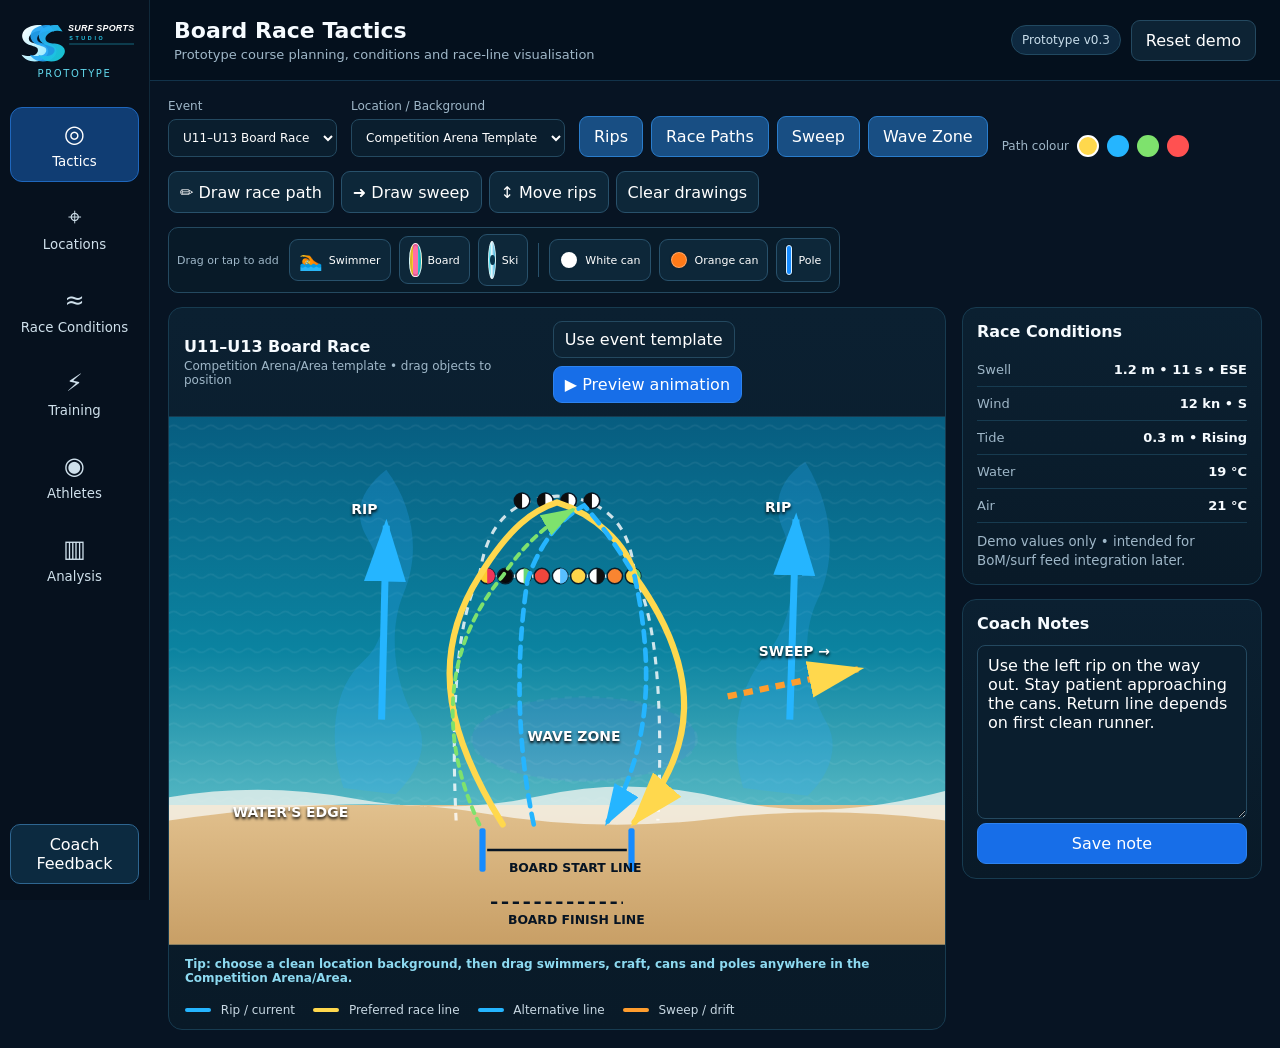
==== commit 869377ed: "Add files via upload" ====
--- a/index.html
+++ b/index.html
@@ -71,6 +71,12 @@
             <button class="dot cyan" data-colour="#25b5ff" aria-label="Blue"></button>
             <button class="dot lime" data-colour="#7ee26d" aria-label="Green"></button>
             <button class="dot red" data-colour="#ff5151" aria-label="Red"></button>
+          </div>
+          <div class="draw-tools" role="group" aria-label="Drawing tools">
+            <button class="tool-btn" id="drawPathBtn" type="button">✏️ Draw race path</button>
+            <button class="tool-btn" id="drawSweepBtn" type="button">➜ Draw sweep</button>
+            <button class="tool-btn" id="moveRipBtn" type="button">↕ Move rips</button>
+            <button class="tool-btn" id="clearDrawingsBtn" type="button">Clear drawings</button>
           </div>
           <div class="craft-palette" aria-label="Drag athletes, craft and course objects">
             <span class="craft-label">Drag or tap to add</span>
@@ -147,12 +153,16 @@
                 </g>
 
                 <g id="ripLayer">
-                  <path d="M225 478 C205 420, 210 350, 250 315 C290 280, 285 205, 255 155 C235 120, 250 92, 280 68 C315 115, 325 175, 302 228 C282 276, 290 345, 318 390 C338 423, 318 462, 292 486 Z" fill="#2da9ff" opacity=".24"/>
-                  <path d="M740 478 C720 410, 735 345, 770 305 C804 266, 814 196, 790 142 C777 110, 788 79, 820 58 C858 120, 860 187, 835 237 C815 280, 818 342, 848 395 C865 426, 850 463, 823 488 Z" fill="#2da9ff" opacity=".22"/>
-                  <line x1="274" y1="390" x2="280" y2="140" stroke="#25b5ff" stroke-width="9" marker-end="url(#arrowBlue)"/>
-                  <line x1="800" y1="390" x2="808" y2="132" stroke="#25b5ff" stroke-width="9" marker-end="url(#arrowBlue)"/>
-                  <text x="235" y="125" class="svg-label">RIP</text>
-                  <text x="768" y="122" class="svg-label">RIP</text>
+                  <g class="editable-overlay rip-object" data-overlay="rip" data-x="0" data-y="0" tabindex="0" aria-label="Rip current overlay">
+                    <path d="M225 478 C205 420, 210 350, 250 315 C290 280, 285 205, 255 155 C235 120, 250 92, 280 68 C315 115, 325 175, 302 228 C282 276, 290 345, 318 390 C338 423, 318 462, 292 486 Z" fill="#2da9ff" opacity=".24"/>
+                    <line x1="274" y1="390" x2="280" y2="140" stroke="#25b5ff" stroke-width="9" marker-end="url(#arrowBlue)"/>
+                    <text x="235" y="125" class="svg-label">RIP</text>
+                  </g>
+                  <g class="editable-overlay rip-object" data-overlay="rip" data-x="0" data-y="0" tabindex="0" aria-label="Rip current overlay">
+                    <path d="M740 478 C720 410, 735 345, 770 305 C804 266, 814 196, 790 142 C777 110, 788 79, 820 58 C858 120, 860 187, 835 237 C815 280, 818 342, 848 395 C865 426, 850 463, 823 488 Z" fill="#2da9ff" opacity=".22"/>
+                    <line x1="800" y1="390" x2="808" y2="132" stroke="#25b5ff" stroke-width="9" marker-end="url(#arrowBlue)"/>
+                    <text x="768" y="122" class="svg-label">RIP</text>
+                  </g>
                 </g>
 
                 <g id="waveLayer">
@@ -161,8 +171,10 @@
                 </g>
 
                 <g id="sweepLayer">
-                  <line x1="720" y1="360" x2="888" y2="325" stroke="#ff9d2e" stroke-width="8" stroke-dasharray="12 9" marker-end="url(#arrowYellow)"/>
-                  <text x="760" y="308" class="svg-label">SWEEP →</text>
+                  <g class="editable-overlay sweep-object" data-overlay="sweep" data-x="0" data-y="0" tabindex="0" aria-label="Sweep current overlay">
+                    <line x1="720" y1="360" x2="888" y2="325" stroke="#ff9d2e" stroke-width="8" stroke-dasharray="12 9" marker-end="url(#arrowYellow)"/>
+                    <text x="760" y="308" class="svg-label">SWEEP →</text>
+                  </g>
                 </g>
 
                 <g id="courseLayer">
@@ -178,13 +190,14 @@
                   <path class="race-path" d="M470 525 C450 430 445 320 462 210 C478 162 505 130 535 114 C558 140 580 170 600 205 C626 325 620 430 565 522" fill="none" stroke="#25b5ff" stroke-width="6" stroke-linecap="round" stroke-dasharray="14 10" marker-end="url(#arrowBlue)"/>
                   <path class="race-path" d="M400 525 C350 420 350 300 430 205 C460 160 490 137 520 120" fill="none" stroke="#7ee26d" stroke-width="5" stroke-linecap="round" stroke-dasharray="8 8" marker-end="url(#arrowGreen)"/>
                 </g>
+                <g id="userPathsLayer" aria-label="Coach drawn race paths and sweep arrows"></g>
 
                 <g id="athleteLayer" aria-label="Placed athletes and craft"></g>
 
                 <g id="beachLabels">
                   <line x1="410" y1="558" x2="590" y2="558" stroke="#071423" stroke-width="3"/>
-                  <rect x="400" y="530" width="8" height="56" rx="3" fill="#f57921"/>
-                  <rect x="592" y="530" width="8" height="56" rx="3" fill="#f57921"/>
+                  <rect x="400" y="530" width="8" height="56" rx="3" fill="#168bff"/>
+                  <rect x="592" y="530" width="8" height="56" rx="3" fill="#168bff"/>
                   <text x="438" y="586" class="svg-dark">BOARD START LINE</text>
                   <line x1="415" y1="626" x2="585" y2="626" stroke="#071423" stroke-width="3" stroke-dasharray="8 6"/>
                   <text x="437" y="653" class="svg-dark">BOARD FINISH LINE</text>
@@ -222,6 +235,25 @@
               <div class="metric"><span>Water</span><strong>19 °C</strong></div>
               <div class="metric"><span>Air</span><strong>21 °C</strong></div>
               <small>Demo values only • intended for BoM/surf feed integration later.</small>
+            </div>
+
+            <div class="panel-card live-cam-card" id="barBeachLiveCam" hidden>
+              <details class="live-cam-details" open>
+                <summary class="live-cam-heading">
+                  <span class="live-dot">● LIVE</span>
+                  <strong>Bar Beach</strong>
+                  <span class="live-cam-toggle">View camera</span>
+                </summary>
+                <div class="cam-frame">
+                  <iframe
+                    src="https://embed.cdn-surfline.com/cams/5eac1a6409d9c82693c753cc/e4100ec7ef64206efcc7ef755d2459b15d3eb706"
+                    title="Live Bar Beach camera from Cooks Hill SLSC"
+                    allow="autoplay; encrypted-media"
+                    loading="lazy">
+                  </iframe>
+                </div>
+                <div class="cam-caption">Cooks Hill SLSC balcony camera · Powered by Surfline</div>
+              </details>
             </div>
             <div class="panel-card">
               <div class="panel-title">Coach Notes</div>
@@ -269,6 +301,21 @@
             <div><span>Wind</span><strong>12 kn</strong><small>S • gust 18 kn</small></div>
             <div><span>Tide</span><strong>0.3 m</strong><small>Rising</small></div>
             <div><span>Temperature</span><strong>21 °C</strong><small>Water 19 °C</small></div>
+          </div>
+        </div>
+
+        <div class="card conditions-live-card" id="conditionsBarBeachCam" hidden>
+          <div class="conditions-live-head">
+            <div><span class="live-dot">● LIVE</span><h3>Bar Beach Live Camera</h3><p class="muted">Cooks Hill SLSC balcony camera · Powered by Surfline</p></div>
+            <span class="tag">Bar Beach</span>
+          </div>
+          <div class="cam-frame large">
+            <iframe
+              src="https://embed.cdn-surfline.com/cams/5eac1a6409d9c82693c753cc/e4100ec7ef64206efcc7ef755d2459b15d3eb706"
+              title="Live Bar Beach camera from Cooks Hill SLSC"
+              allow="autoplay; encrypted-media"
+              loading="lazy">
+            </iframe>
           </div>
         </div>
         <div class="section-grid three">
--- a/styles.css
+++ b/styles.css
@@ -45,7 +45,7 @@
 .course-wrap svg{position:relative;z-index:1;background:transparent}
 .palette-divider{width:1px;height:34px;background:#28516b;margin:0 2px}
 .mini-buoy{width:20px;height:20px;border-radius:50%;border:2px solid #0b2638;box-shadow:inset 0 0 0 1px rgba(255,255,255,.35)}
-.white-buoy{background:#fff}.orange-buoy{background:#ff7a18}.mini-pole{width:5px;height:30px;border-radius:3px;background:#f59d18;border:1px solid #fff}
+.white-buoy{background:#fff}.orange-buoy{background:#ff7a18}.mini-pole{width:6px;height:30px;border-radius:3px;background:#168bff;border:1px solid #d9f1ff;box-shadow:0 0 0 1px rgba(0,0,0,.18)}
 .location-hero{display:flex;justify-content:space-between;gap:18px;align-items:center;padding:22px 24px;margin-bottom:18px;border:1px solid #19526b;border-radius:18px;background:linear-gradient(120deg,#0a2d45,#0a5562)}
 .location-hero h2{margin:.3rem 0 .5rem;font-size:28px}.location-hero p{margin:0;color:#b6cfdd;max-width:760px;line-height:1.55}
 .location-grid{display:grid;grid-template-columns:repeat(3,minmax(0,1fr));gap:16px}
@@ -126,3 +126,51 @@
   .legend-row{font-size:10px;padding:9px 10px}
   body.object-dragging{overflow:hidden;touch-action:none}
 }
+
+/* v0.4 — editable rips, sweep and coach-drawn animated paths */
+.draw-tools{display:flex;gap:7px;flex-wrap:wrap;align-items:center}
+.tool-btn{min-height:42px;border:1px solid #28516b;border-radius:9px;background:#0d2739;color:#fff;padding:8px 11px;cursor:pointer}
+.tool-btn.active{background:#155ea5;border-color:#34a9ff;box-shadow:inset 0 0 0 1px rgba(255,255,255,.12)}
+.editable-overlay{cursor:grab;touch-action:none}
+.editable-overlay:active{cursor:grabbing}
+.editable-overlay.overlay-editing path{filter:drop-shadow(0 0 4px rgba(255,255,255,.8))}
+.editable-overlay.overlay-editing line{filter:drop-shadow(0 0 3px rgba(255,255,255,.8))}
+.user-drawn-path{fill:none;stroke-linecap:round;stroke-linejoin:round;pointer-events:stroke;touch-action:none;cursor:pointer}
+.user-drawn-path.selected{filter:drop-shadow(0 0 4px rgba(255,255,255,.9))}
+.course-wrap.draw-mode,.course-wrap.draw-mode svg{touch-action:none!important}
+.course-wrap.draw-mode{outline:2px solid #34a9ff;outline-offset:-2px}
+@keyframes coachPathDash{to{stroke-dashoffset:-64}}
+.user-drawn-path.playing,.race-path.playing{stroke-dasharray:18 11;animation:coachPathDash .9s linear infinite}
+.path-animation-marker{pointer-events:none;filter:drop-shadow(0 0 5px rgba(255,255,255,.95))}
+@media(max-width:760px){
+  .draw-tools{width:100%;display:grid;grid-template-columns:1fr 1fr;gap:6px}
+  .tool-btn{min-height:46px;padding:7px 8px;font-size:11px}
+  .editable-overlay{touch-action:none}
+}
+
+
+/* v0.5 — Bar Beach live camera */
+.live-cam-card{padding:0!important;overflow:hidden}
+.live-cam-details{width:100%}
+.live-cam-heading{display:grid;grid-template-columns:auto 1fr auto;align-items:center;gap:8px;padding:12px 14px;cursor:pointer;list-style:none;min-height:46px}
+.live-cam-heading::-webkit-details-marker{display:none}
+.live-dot{color:#ff4d58;font-weight:900;letter-spacing:.04em}
+.live-cam-toggle{font-size:11px;color:#8fdcff;font-weight:700}
+.cam-frame{aspect-ratio:16/9;background:#000;border-top:1px solid #173b50;border-bottom:1px solid #173b50;overflow:hidden}
+.cam-frame.large{max-height:520px}
+.cam-frame iframe{display:block;width:100%;height:100%;border:0;background:#000}
+.cam-caption{padding:9px 13px 11px;color:#9fb7c8;font-size:11px;line-height:1.35}
+.conditions-live-card{margin-top:16px;overflow:hidden;padding:0!important}
+.conditions-live-head{display:flex;justify-content:space-between;align-items:center;gap:16px;padding:16px 18px}
+.conditions-live-head h3{display:inline;margin:0 0 0 8px}
+.conditions-live-head p{margin:5px 0 0}
+@media(max-width:760px){
+  .info-panel .live-cam-card{order:-1}
+  .live-cam-card .live-cam-details[open] .cam-frame{display:block}
+  .live-cam-heading{min-height:48px;padding:11px 12px}
+  .live-cam-toggle{font-size:10px}
+  .cam-caption{font-size:10px}
+  .conditions-live-head{padding:12px;align-items:flex-start}
+  .conditions-live-head h3{display:block;margin:3px 0 0}
+  .cam-frame.large{max-height:none}
+}
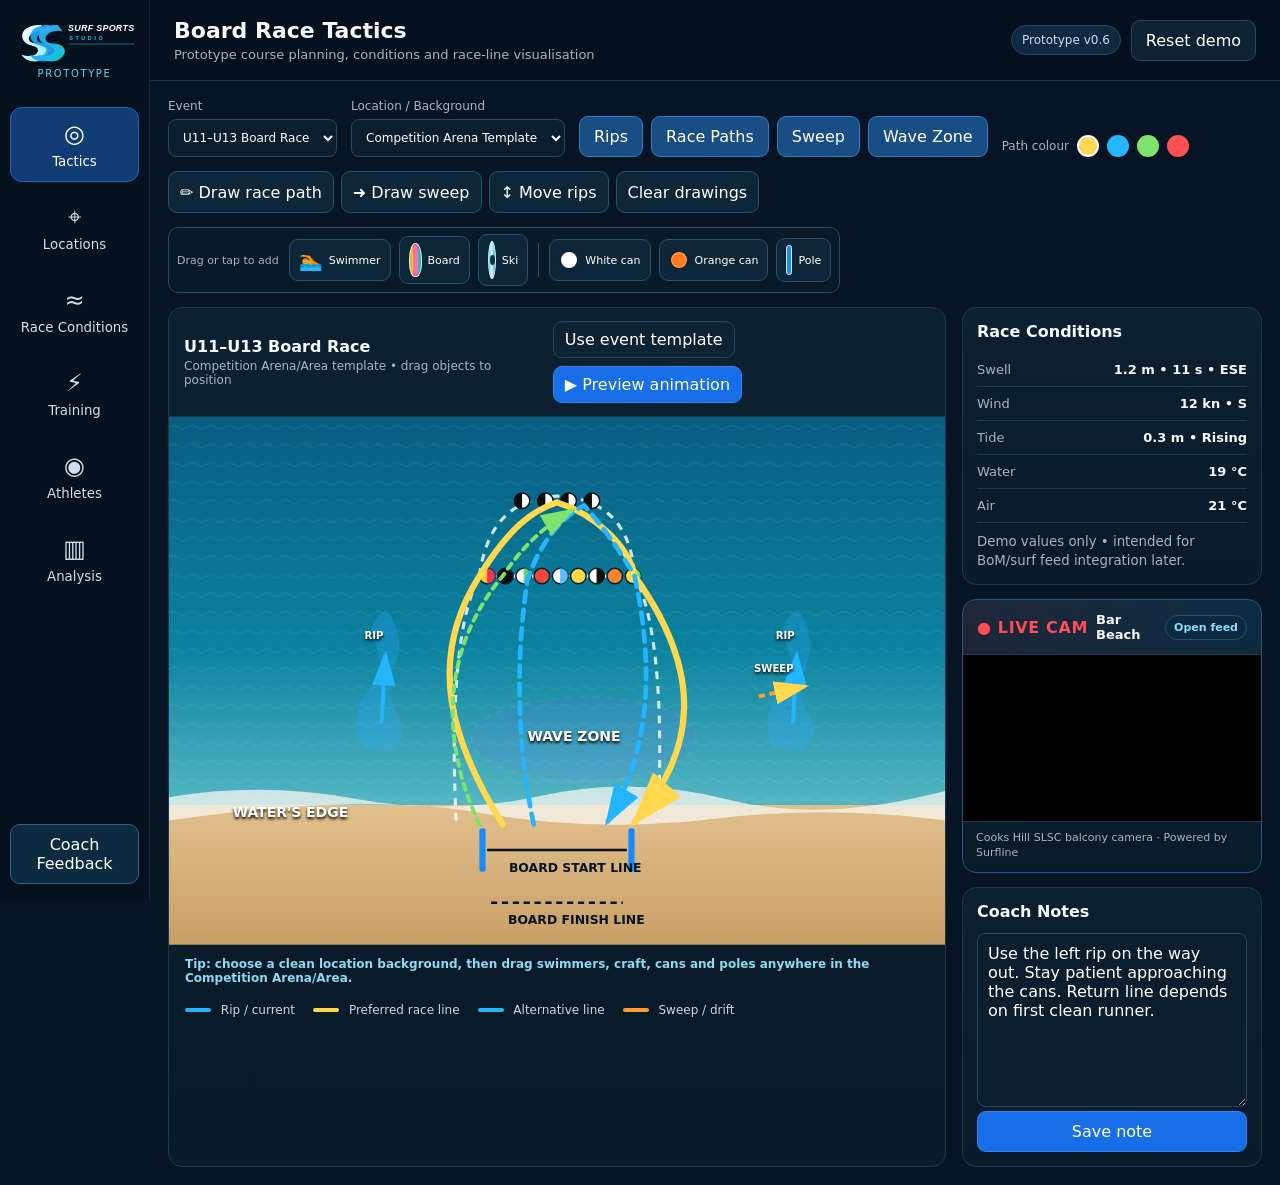
==== commit 1d381f9e: "Add files via upload" ====
--- a/index.html
+++ b/index.html
@@ -34,7 +34,7 @@
           <p id="viewSubtitle">Prototype course planning, conditions and race-line visualisation</p>
         </div>
         <div class="top-actions">
-          <span class="pill">Prototype v0.3</span>
+          <span class="pill">Prototype v0.6</span>
           <button class="ghost" id="resetBtn">Reset demo</button>
         </div>
       </header>
@@ -153,15 +153,15 @@
                 </g>
 
                 <g id="ripLayer">
-                  <g class="editable-overlay rip-object" data-overlay="rip" data-x="0" data-y="0" tabindex="0" aria-label="Rip current overlay">
-                    <path d="M225 478 C205 420, 210 350, 250 315 C290 280, 285 205, 255 155 C235 120, 250 92, 280 68 C315 115, 325 175, 302 228 C282 276, 290 345, 318 390 C338 423, 318 462, 292 486 Z" fill="#2da9ff" opacity=".24"/>
-                    <line x1="274" y1="390" x2="280" y2="140" stroke="#25b5ff" stroke-width="9" marker-end="url(#arrowBlue)"/>
-                    <text x="235" y="125" class="svg-label">RIP</text>
+                  <g class="editable-overlay rip-object compact-overlay" data-overlay="rip" data-x="0" data-y="0" tabindex="0" aria-label="Rip current overlay">
+                    <path d="M247 426 C236 402 240 370 258 351 C274 334 275 309 264 289 C256 273 264 259 280 248 C298 271 301 298 291 320 C282 340 285 370 297 390 C305 404 299 420 286 431 Z" fill="#2da9ff" opacity=".28"/>
+                    <line x1="274" y1="395" x2="279" y2="306" stroke="#25b5ff" stroke-width="5" marker-end="url(#arrowBlue)"/>
+                    <text x="252" y="286" class="svg-label compact-label">RIP</text>
                   </g>
-                  <g class="editable-overlay rip-object" data-overlay="rip" data-x="0" data-y="0" tabindex="0" aria-label="Rip current overlay">
-                    <path d="M740 478 C720 410, 735 345, 770 305 C804 266, 814 196, 790 142 C777 110, 788 79, 820 58 C858 120, 860 187, 835 237 C815 280, 818 342, 848 395 C865 426, 850 463, 823 488 Z" fill="#2da9ff" opacity=".22"/>
-                    <line x1="800" y1="390" x2="808" y2="132" stroke="#25b5ff" stroke-width="9" marker-end="url(#arrowBlue)"/>
-                    <text x="768" y="122" class="svg-label">RIP</text>
+                  <g class="editable-overlay rip-object compact-overlay" data-overlay="rip" data-x="0" data-y="0" tabindex="0" aria-label="Rip current overlay">
+                    <path d="M777 426 C766 402 770 370 788 351 C804 334 805 309 794 289 C786 273 794 259 810 248 C828 271 831 298 821 320 C812 340 815 370 827 390 C835 404 829 420 816 431 Z" fill="#2da9ff" opacity=".26"/>
+                    <line x1="804" y1="395" x2="809" y2="306" stroke="#25b5ff" stroke-width="5" marker-end="url(#arrowBlue)"/>
+                    <text x="782" y="286" class="svg-label compact-label">RIP</text>
                   </g>
                 </g>
 
@@ -171,9 +171,9 @@
                 </g>
 
                 <g id="sweepLayer">
-                  <g class="editable-overlay sweep-object" data-overlay="sweep" data-x="0" data-y="0" tabindex="0" aria-label="Sweep current overlay">
-                    <line x1="720" y1="360" x2="888" y2="325" stroke="#ff9d2e" stroke-width="8" stroke-dasharray="12 9" marker-end="url(#arrowYellow)"/>
-                    <text x="760" y="308" class="svg-label">SWEEP →</text>
+                  <g class="editable-overlay sweep-object compact-overlay" data-overlay="sweep" data-x="0" data-y="0" tabindex="0" aria-label="Sweep current overlay">
+                    <line x1="760" y1="360" x2="820" y2="347" stroke="#ff9d2e" stroke-width="5" stroke-dasharray="8 6" marker-end="url(#arrowYellow)"/>
+                    <text x="754" y="329" class="svg-label compact-label">SWEEP</text>
                   </g>
                 </g>
 
@@ -237,12 +237,12 @@
               <small>Demo values only • intended for BoM/surf feed integration later.</small>
             </div>
 
-            <div class="panel-card live-cam-card" id="barBeachLiveCam" hidden>
+            <div class="panel-card live-cam-card" id="barBeachLiveCam">
               <details class="live-cam-details" open>
                 <summary class="live-cam-heading">
-                  <span class="live-dot">● LIVE</span>
+                  <span class="live-dot">● LIVE CAM</span>
                   <strong>Bar Beach</strong>
-                  <span class="live-cam-toggle">View camera</span>
+                  <span class="live-cam-toggle">Open feed</span>
                 </summary>
                 <div class="cam-frame">
                   <iframe
--- a/styles.css
+++ b/styles.css
@@ -174,3 +174,11 @@
   .conditions-live-head h3{display:block;margin:3px 0 0}
   .cam-frame.large{max-height:none}
 }
+
+/* v0.6 — always-visible Bar Beach live cam + compact environmental overlays */
+.compact-overlay .compact-label{font-size:13px}
+.live-cam-card{border-color:#24587a;background:linear-gradient(180deg,#0b2436,#081b29)}
+.live-cam-heading{background:linear-gradient(90deg,rgba(255,77,88,.08),rgba(37,181,255,.06))}
+.live-cam-heading:hover{background:linear-gradient(90deg,rgba(255,77,88,.13),rgba(37,181,255,.10))}
+.live-cam-heading strong{font-size:13px}
+.live-cam-toggle{padding:5px 8px;border:1px solid #28516b;border-radius:999px;background:#0c2a40}
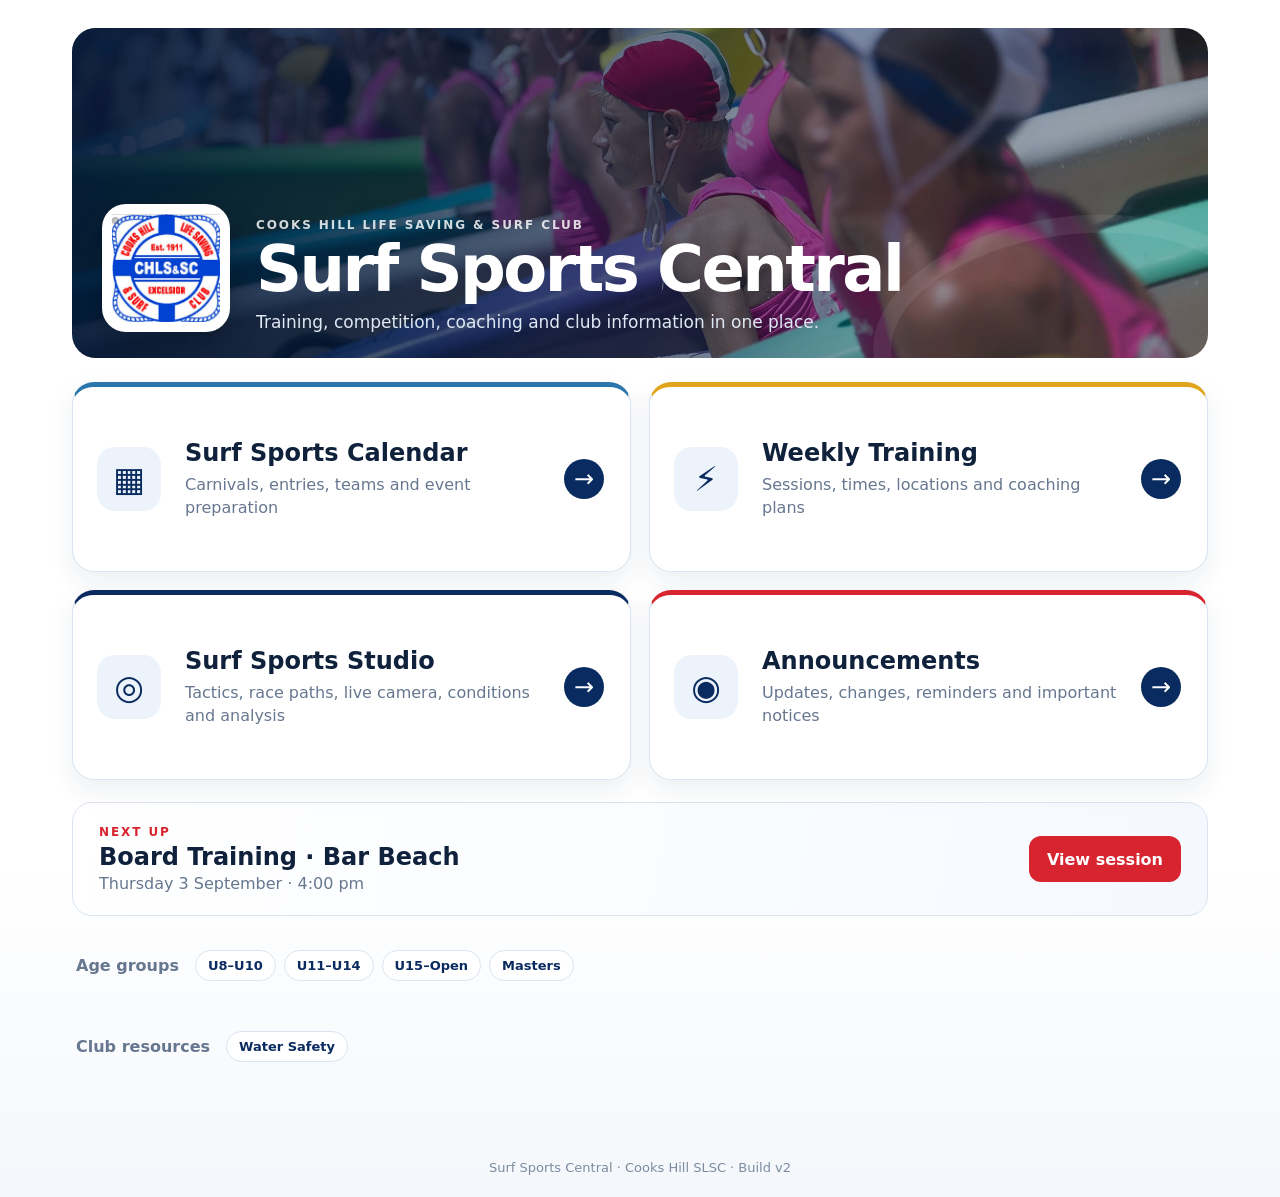
==== commit 69241956: "Add files via upload" ====
--- a/index.html
+++ b/index.html
@@ -1,390 +1,6 @@
-<!DOCTYPE html>
-<html lang="en">
-<head>
-  <meta charset="UTF-8" />
-  <meta name="viewport" content="width=device-width, initial-scale=1.0, viewport-fit=cover" />
-  <meta name="theme-color" content="#071423" />
-  <title>Surf Sports Studio Prototype</title>
-  <link rel="stylesheet" href="styles.css" />
-</head>
-<body>
-  <div class="app-shell">
-    <aside class="sidebar">
-      <div class="brand">
-        <img class="brand-logo" src="assets/surf-sports-studio-logo.svg" alt="Surf Sports Studio" />
-        <div class="brand-sub">Prototype</div>
-      </div>
-
-      <nav class="nav" aria-label="Primary">
-        <button class="nav-btn active" data-view="tactics"><span>◎</span><small>Tactics</small></button>
-        <button class="nav-btn" data-view="locations"><span>⌖</span><small>Locations</small></button>
-        <button class="nav-btn" data-view="conditions"><span>≈</span><small>Race Conditions</small></button>
-        <button class="nav-btn" data-view="training"><span>⚡</span><small>Training</small></button>
-        <button class="nav-btn" data-view="athletes"><span>◉</span><small>Athletes</small></button>
-        <button class="nav-btn" data-view="analysis"><span>▥</span><small>Analysis</small></button>
-      </nav>
-
-      <button class="feedback-btn" id="feedbackBtn">Coach Feedback</button>
-    </aside>
-
-    <main class="main">
-      <header class="topbar">
-        <div>
-          <h1 id="viewTitle">Board Race Tactics</h1>
-          <p id="viewSubtitle">Prototype course planning, conditions and race-line visualisation</p>
-        </div>
-        <div class="top-actions">
-          <span class="pill">Prototype v0.6</span>
-          <button class="ghost" id="resetBtn">Reset demo</button>
-        </div>
-      </header>
-
-      <section class="view active" id="tacticsView">
-        <div class="toolbar-row">
-          <label>
-            Event
-            <select id="eventSelect">
-              <option>U11–U13 Board Race</option>
-              <option>Ironperson</option>
-              <option>Board Rescue</option>
-              <option>Surf Race</option>
-              <option>Ski Race</option>
-            </select>
-          </label>
-          <label>
-            Location / Background
-            <select id="locationSelect">
-              <option value="template">Competition Arena Template</option>
-              <option value="bar-beach-shore">Bar Beach — Shore View</option>
-              <option value="ocean">Clean Ocean Canvas</option>
-            </select>
-          </label>
-          <div class="segmented" role="group" aria-label="Tactic overlays">
-            <button class="seg active" data-layer="rips">Rips</button>
-            <button class="seg active" data-layer="paths">Race Paths</button>
-            <button class="seg active" data-layer="sweep">Sweep</button>
-            <button class="seg active" data-layer="waves">Wave Zone</button>
-          </div>
-          <div class="path-colours">
-            <span>Path colour</span>
-            <button class="dot yellow active" data-colour="#ffd84d" aria-label="Yellow"></button>
-            <button class="dot cyan" data-colour="#25b5ff" aria-label="Blue"></button>
-            <button class="dot lime" data-colour="#7ee26d" aria-label="Green"></button>
-            <button class="dot red" data-colour="#ff5151" aria-label="Red"></button>
-          </div>
-          <div class="draw-tools" role="group" aria-label="Drawing tools">
-            <button class="tool-btn" id="drawPathBtn" type="button">✏️ Draw race path</button>
-            <button class="tool-btn" id="drawSweepBtn" type="button">➜ Draw sweep</button>
-            <button class="tool-btn" id="moveRipBtn" type="button">↕ Move rips</button>
-            <button class="tool-btn" id="clearDrawingsBtn" type="button">Clear drawings</button>
-          </div>
-          <div class="craft-palette" aria-label="Drag athletes, craft and course objects">
-            <span class="craft-label">Drag or tap to add</span>
-            <button class="craft-source" draggable="true" data-craft="swimmer" title="Drag swimmer onto the Competition Arena/Area or tap to add">
-              <span class="mini-craft mini-swimmer" aria-hidden="true">🏊</span><small>Swimmer</small>
-            </button>
-            <button class="craft-source" draggable="true" data-craft="board" title="Drag board onto the Competition Arena/Area or tap to add">
-              <span class="mini-craft mini-board" aria-hidden="true"></span><small>Board</small>
-            </button>
-            <button class="craft-source" draggable="true" data-craft="ski" title="Drag ski onto the Competition Arena/Area or tap to add">
-              <span class="mini-craft mini-ski" aria-hidden="true"></span><small>Ski</small>
-            </button>
-            <span class="palette-divider" aria-hidden="true"></span>
-            <button class="craft-source" draggable="true" data-craft="whiteBuoy" title="Drag a white buoy onto the Competition Arena/Area">
-              <span class="mini-buoy white-buoy" aria-hidden="true"></span><small>White can</small>
-            </button>
-            <button class="craft-source" draggable="true" data-craft="orangeBuoy" title="Drag an orange buoy onto the Competition Arena/Area">
-              <span class="mini-buoy orange-buoy" aria-hidden="true"></span><small>Orange can</small>
-            </button>
-            <button class="craft-source" draggable="true" data-craft="pole" title="Drag a start or finish pole onto the Competition Arena/Area">
-              <span class="mini-pole" aria-hidden="true"></span><small>Pole</small>
-            </button>
-          </div>
-        </div>
-
-        <div class="tactics-grid">
-          <div class="course-card">
-            <div class="course-header">
-              <div>
-                <strong id="courseName">U11–U13 Board Race</strong>
-                <span id="backgroundLabel">Competition Arena/Area template • drag objects to position</span>
-              </div>
-              <div class="course-actions">
-                <button class="ghost compact" id="templateBtn">Use event template</button>
-                <button class="ghost compact mobile-fit-btn" id="fitCanvasBtn" type="button">Fit arena</button>
-                <button class="primary compact" id="animateBtn">▶ Preview animation</button>
-              </div>
-            </div>
-
-            <div class="course-wrap" id="courseDropZone">
-              <div class="mobile-edit-hint" id="mobileEditHint">Tap an object to select it, then drag. The arena stays still while the object moves.</div>
-              <div class="course-photo-bg" id="coursePhotoBg" aria-hidden="true"></div>
-              <svg id="courseSvg" viewBox="0 0 1000 680" role="img" aria-label="Surf sports course prototype">
-                <defs>
-                  <linearGradient id="ocean" x1="0" y1="0" x2="0" y2="1">
-                    <stop offset="0%" stop-color="#075d80"/>
-                    <stop offset="60%" stop-color="#0b83a0"/>
-                    <stop offset="100%" stop-color="#54b7c3"/>
-                  </linearGradient>
-                  <linearGradient id="sand" x1="0" y1="0" x2="0" y2="1">
-                    <stop offset="0%" stop-color="#e1c08d"/>
-                    <stop offset="100%" stop-color="#c89f66"/>
-                  </linearGradient>
-                  <pattern id="waterTexture" width="24" height="24" patternUnits="userSpaceOnUse">
-                    <path d="M0 13 Q6 8 12 13 T24 13" fill="none" stroke="#ffffff" stroke-opacity=".06" stroke-width="2"/>
-                  </pattern>
-                  <marker id="arrowYellow" markerWidth="10" markerHeight="10" refX="8" refY="3" orient="auto" markerUnits="strokeWidth">
-                    <path d="M0,0 L0,6 L9,3 z" fill="#ffd84d"/>
-                  </marker>
-                  <marker id="arrowBlue" markerWidth="10" markerHeight="10" refX="8" refY="3" orient="auto" markerUnits="strokeWidth">
-                    <path d="M0,0 L0,6 L9,3 z" fill="#25b5ff"/>
-                  </marker>
-                  <marker id="arrowGreen" markerWidth="10" markerHeight="10" refX="8" refY="3" orient="auto" markerUnits="strokeWidth">
-                    <path d="M0,0 L0,6 L9,3 z" fill="#7ee26d"/>
-                  </marker>
-                  <filter id="soft"><feGaussianBlur stdDeviation="5"/></filter>
-                </defs>
-
-                <g id="schematicBackground">
-                  <rect width="1000" height="500" fill="url(#ocean)"/>
-                  <rect width="1000" height="500" fill="url(#waterTexture)"/>
-                  <rect y="500" width="1000" height="180" fill="url(#sand)"/>
-                  <path d="M0 490 Q120 470 240 492 T480 488 T720 493 T1000 482 L1000 520 Q850 500 700 518 T400 510 T0 520 Z" fill="#f7f7f2" opacity=".75"/>
-                </g>
-
-                <g id="ripLayer">
-                  <g class="editable-overlay rip-object compact-overlay" data-overlay="rip" data-x="0" data-y="0" tabindex="0" aria-label="Rip current overlay">
-                    <path d="M247 426 C236 402 240 370 258 351 C274 334 275 309 264 289 C256 273 264 259 280 248 C298 271 301 298 291 320 C282 340 285 370 297 390 C305 404 299 420 286 431 Z" fill="#2da9ff" opacity=".28"/>
-                    <line x1="274" y1="395" x2="279" y2="306" stroke="#25b5ff" stroke-width="5" marker-end="url(#arrowBlue)"/>
-                    <text x="252" y="286" class="svg-label compact-label">RIP</text>
-                  </g>
-                  <g class="editable-overlay rip-object compact-overlay" data-overlay="rip" data-x="0" data-y="0" tabindex="0" aria-label="Rip current overlay">
-                    <path d="M777 426 C766 402 770 370 788 351 C804 334 805 309 794 289 C786 273 794 259 810 248 C828 271 831 298 821 320 C812 340 815 370 827 390 C835 404 829 420 816 431 Z" fill="#2da9ff" opacity=".26"/>
-                    <line x1="804" y1="395" x2="809" y2="306" stroke="#25b5ff" stroke-width="5" marker-end="url(#arrowBlue)"/>
-                    <text x="782" y="286" class="svg-label compact-label">RIP</text>
-                  </g>
-                </g>
-
-                <g id="waveLayer">
-                  <ellipse cx="535" cy="415" rx="145" ry="54" fill="#7b61ff" opacity=".10" stroke="#bbadff" stroke-width="3" stroke-dasharray="9 9"/>
-                  <text x="462" y="418" class="svg-label">WAVE ZONE</text>
-                </g>
-
-                <g id="sweepLayer">
-                  <g class="editable-overlay sweep-object compact-overlay" data-overlay="sweep" data-x="0" data-y="0" tabindex="0" aria-label="Sweep current overlay">
-                    <line x1="760" y1="360" x2="820" y2="347" stroke="#ff9d2e" stroke-width="5" stroke-dasharray="8 6" marker-end="url(#arrowYellow)"/>
-                    <text x="754" y="329" class="svg-label compact-label">SWEEP</text>
-                  </g>
-                </g>
-
-                <g id="courseLayer">
-                  <path d="M370 520 C365 420 365 270 400 205 L600 205 C635 270 635 420 630 520" fill="none" stroke="#ffffff" stroke-opacity=".8" stroke-width="4" stroke-dasharray="10 9"/>
-                  <path d="M400 205 C410 130 450 104 500 102 C555 104 595 132 600 205" fill="none" stroke="#ffffff" stroke-opacity=".8" stroke-width="4" stroke-dasharray="10 9"/>
-                  <line x1="400" y1="205" x2="600" y2="205" stroke="#ffffff" stroke-opacity=".5" stroke-width="2" stroke-dasharray="8 8"/>
-                </g>
-
-                <g id="buoys"></g>
-
-                <g id="pathsLayer">
-                  <path class="race-path race-path-primary" d="M430 525 C365 420 330 315 400 205 C440 140 470 120 500 110 C548 125 592 165 600 205 C690 330 680 430 600 522" fill="none" stroke="#ffd84d" stroke-width="8" stroke-linecap="round" stroke-linejoin="round" marker-end="url(#arrowYellow)"/>
-                  <path class="race-path" d="M470 525 C450 430 445 320 462 210 C478 162 505 130 535 114 C558 140 580 170 600 205 C626 325 620 430 565 522" fill="none" stroke="#25b5ff" stroke-width="6" stroke-linecap="round" stroke-dasharray="14 10" marker-end="url(#arrowBlue)"/>
-                  <path class="race-path" d="M400 525 C350 420 350 300 430 205 C460 160 490 137 520 120" fill="none" stroke="#7ee26d" stroke-width="5" stroke-linecap="round" stroke-dasharray="8 8" marker-end="url(#arrowGreen)"/>
-                </g>
-                <g id="userPathsLayer" aria-label="Coach drawn race paths and sweep arrows"></g>
-
-                <g id="athleteLayer" aria-label="Placed athletes and craft"></g>
-
-                <g id="beachLabels">
-                  <line x1="410" y1="558" x2="590" y2="558" stroke="#071423" stroke-width="3"/>
-                  <rect x="400" y="530" width="8" height="56" rx="3" fill="#168bff"/>
-                  <rect x="592" y="530" width="8" height="56" rx="3" fill="#168bff"/>
-                  <text x="438" y="586" class="svg-dark">BOARD START LINE</text>
-                  <line x1="415" y1="626" x2="585" y2="626" stroke="#071423" stroke-width="3" stroke-dasharray="8 6"/>
-                  <text x="437" y="653" class="svg-dark">BOARD FINISH LINE</text>
-                  <text x="82" y="515" class="svg-label">WATER'S EDGE</text>
-                </g>
-              </svg>
-            </div>
-
-            <div class="object-controls" id="objectControls" aria-label="Selected object controls">
-              <span class="object-controls-label" id="selectedObjectLabel">No object selected</span>
-              <div class="object-nudge" role="group" aria-label="Move selected object">
-                <button type="button" data-nudge="up" aria-label="Move up">↑</button>
-                <button type="button" data-nudge="left" aria-label="Move left">←</button>
-                <button type="button" data-nudge="right" aria-label="Move right">→</button>
-                <button type="button" data-nudge="down" aria-label="Move down">↓</button>
-              </div>
-              <button type="button" class="danger-ghost" id="deleteObjectBtn">Delete</button>
-            </div>
-
-            <div class="legend-row">
-              <span class="drag-hint">Tip: choose a clean location background, then drag swimmers, craft, cans and poles anywhere in the Competition Arena/Area.</span>
-              <span><i class="legend rip"></i> Rip / current</span>
-              <span><i class="legend path"></i> Preferred race line</span>
-              <span><i class="legend alt"></i> Alternative line</span>
-              <span><i class="legend sweep"></i> Sweep / drift</span>
-            </div>
-          </div>
-
-          <aside class="info-panel">
-            <div class="panel-card">
-              <div class="panel-title">Race Conditions</div>
-              <div class="metric"><span>Swell</span><strong>1.2 m • 11 s • ESE</strong></div>
-              <div class="metric"><span>Wind</span><strong>12 kn • S</strong></div>
-              <div class="metric"><span>Tide</span><strong>0.3 m • Rising</strong></div>
-              <div class="metric"><span>Water</span><strong>19 °C</strong></div>
-              <div class="metric"><span>Air</span><strong>21 °C</strong></div>
-              <small>Demo values only • intended for BoM/surf feed integration later.</small>
-            </div>
-
-            <div class="panel-card live-cam-card" id="barBeachLiveCam">
-              <details class="live-cam-details" open>
-                <summary class="live-cam-heading">
-                  <span class="live-dot">● LIVE CAM</span>
-                  <strong>Bar Beach</strong>
-                  <span class="live-cam-toggle">Open feed</span>
-                </summary>
-                <div class="cam-frame">
-                  <iframe
-                    src="https://embed.cdn-surfline.com/cams/5eac1a6409d9c82693c753cc/e4100ec7ef64206efcc7ef755d2459b15d3eb706"
-                    title="Live Bar Beach camera from Cooks Hill SLSC"
-                    allow="autoplay; encrypted-media"
-                    loading="lazy">
-                  </iframe>
-                </div>
-                <div class="cam-caption">Cooks Hill SLSC balcony camera · Powered by Surfline</div>
-              </details>
-            </div>
-            <div class="panel-card">
-              <div class="panel-title">Coach Notes</div>
-              <textarea id="coachNotes" rows="8">Use the left rip on the way out. Stay patient approaching the cans. Return line depends on first clean runner.</textarea>
-              <button class="primary full" id="saveNoteBtn">Save note</button>
-            </div>
-          </aside>
-        </div>
-      </section>
-
-      <section class="view" id="locationsView">
-        <div class="location-hero">
-          <div>
-            <span class="eyebrow">Location Library</span>
-            <h2>Select a Competition Arena/Area backdrop</h2>
-            <p>Use a clean location image as the canvas for training, tactics or competition planning. Backgrounds never contain pre-drawn buoys or arrows.</p>
-          </div>
-          <button class="primary" id="openBarBeachBtn">Use Bar Beach</button>
-        </div>
-        <div class="location-grid">
-          <article class="location-card featured" data-location-card="bar-beach-shore">
-            <div class="location-image bar-beach-photo" role="img" aria-label="Bar Beach shore view background"></div>
-            <div class="location-meta"><div><h3>Bar Beach</h3><p>Shore view • clean image</p></div><button class="primary location-use" data-location="bar-beach-shore">Use background</button></div>
-          </article>
-          <article class="location-card"><div class="location-placeholder nobbys"><span>Nobbys Beach</span></div><div class="location-meta"><div><h3>Nobbys Beach</h3><p>Ocean side • Competition view</p></div><span class="tag">Asset next</span></div></article>
-          <article class="location-card"><div class="location-placeholder dixon"><span>Dixon Park</span></div><div class="location-meta"><div><h3>Dixon Park</h3><p>Competition view</p></div><span class="tag">Asset next</span></div></article>
-          <article class="location-card"><div class="location-placeholder blacksmiths"><span>Blacksmiths Beach</span></div><div class="location-meta"><div><h3>Blacksmiths Beach</h3><p>Competition view</p></div><span class="tag">Asset next</span></div></article>
-          <article class="location-card"><div class="location-placeholder caves"><span>Caves Beach</span></div><div class="location-meta"><div><h3>Caves Beach</h3><p>Competition view</p></div><span class="tag">Asset next</span></div></article>
-          <article class="location-card"><div class="location-placeholder newcastle"><span>Newcastle Beach</span></div><div class="location-meta"><div><h3>Newcastle Beach</h3><p>Competition view</p></div><span class="tag">Asset next</span></div></article>
-        </div>
-      </section>
-
-      <section class="view" id="conditionsView">
-        <div class="section-grid two">
-          <div class="hero-card conditions-hero">
-            <div>
-              <span class="eyebrow">Race Morning</span>
-              <h2>Conditions Snapshot</h2>
-              <p>Designed to combine live forecast data with coach-entered local observations.</p>
-            </div>
-            <div class="big-status">Demo Data</div>
-          </div>
-          <div class="card metric-grid">
-            <div><span>Swell</span><strong>1.2 m</strong><small>11 s • ESE</small></div>
-            <div><span>Wind</span><strong>12 kn</strong><small>S • gust 18 kn</small></div>
-            <div><span>Tide</span><strong>0.3 m</strong><small>Rising</small></div>
-            <div><span>Temperature</span><strong>21 °C</strong><small>Water 19 °C</small></div>
-          </div>
-        </div>
-
-        <div class="card conditions-live-card" id="conditionsBarBeachCam" hidden>
-          <div class="conditions-live-head">
-            <div><span class="live-dot">● LIVE</span><h3>Bar Beach Live Camera</h3><p class="muted">Cooks Hill SLSC balcony camera · Powered by Surfline</p></div>
-            <span class="tag">Bar Beach</span>
-          </div>
-          <div class="cam-frame large">
-            <iframe
-              src="https://embed.cdn-surfline.com/cams/5eac1a6409d9c82693c753cc/e4100ec7ef64206efcc7ef755d2459b15d3eb706"
-              title="Live Bar Beach camera from Cooks Hill SLSC"
-              allow="autoplay; encrypted-media"
-              loading="lazy">
-            </iframe>
-          </div>
-        </div>
-        <div class="section-grid three">
-          <div class="card"><h3>Tide</h3><p>High 10:42 am • 1.1 m</p><p>Low 4:18 pm • 0.2 m</p><div class="spark"></div></div>
-          <div class="card"><h3>Coach Observations</h3><label>Rip strength<select><option>Moderate</option><option>Weak</option><option>Strong</option></select></label><label>Sweep<select><option>Right to left</option><option>Left to right</option><option>Minimal</option></select></label></div>
-          <div class="card"><h3>Suggested Integration</h3><p>BoM forecast + tide data + manual rip/sandbank marking on the course.</p><span class="tag">Future feature</span></div>
-        </div>
-      </section>
-
-      <section class="view" id="trainingView">
-        <div class="training-tabs"><button class="seg active">Weekly Schedule</button><button class="seg">Drills</button><button class="seg">Videos & Instructions</button></div>
-        <div class="training-layout">
-          <div class="schedule card">
-            <h2>Weekly Schedule</h2>
-            <p class="muted">Example squad week</p>
-            <div class="day active"><b>Mon</b><div><strong>Endurance Swim</strong><small>75 min • Aerobic</small></div></div>
-            <div class="day"><b>Tue</b><div><strong>Board Skills & Fitness</strong><small>60 min • Skills</small></div></div>
-            <div class="day"><b>Wed</b><div><strong>Swim Intervals</strong><small>60 min • Anaerobic</small></div></div>
-            <div class="day"><b>Thu</b><div><strong>Beach Sprints & Core</strong><small>45 min • Strength</small></div></div>
-            <div class="day"><b>Fri</b><div><strong>Board Intervals</strong><small>60 min • Speed</small></div></div>
-            <div class="day"><b>Sat</b><div><strong>Ironperson Simulation</strong><small>90 min • Simulation</small></div></div>
-            <div class="day"><b>Sun</b><div><strong>Recovery & Mobility</strong><small>30 min • Recovery</small></div></div>
-          </div>
-          <div class="session card">
-            <div class="session-hero"><span>MONDAY</span><h2>Endurance Swim</h2><p>Build aerobic base and efficient open-water technique.</p></div>
-            <div class="session-parts">
-              <div><b>1</b><span><strong>Warm Up</strong><small>400 m easy • 10 min</small></span></div>
-              <div><b>2</b><span><strong>Skill Set</strong><small>4 × 50 m drills • 15 min</small></span></div>
-              <div><b>3</b><span><strong>Main Set</strong><small>3 × 600 m steady • 30 min</small></span></div>
-              <div><b>4</b><span><strong>Build Set</strong><small>4 × 100 m build • 10 min</small></span></div>
-              <div><b>5</b><span><strong>Cool Down</strong><small>200 m easy • 10 min</small></span></div>
-            </div>
-            <button class="primary">▶ Watch drill demonstration</button>
-          </div>
-        </div>
-      </section>
-
-      <section class="view" id="athletesView">
-        <div class="card roster-card">
-          <div class="section-head"><div><h2>Squad</h2><p class="muted">Save athletes once and reuse them in tactics and training.</p></div><button class="primary">+ Add athlete</button></div>
-          <div class="roster-grid">
-            <div class="athlete-card"><span class="avatar">OB</span><div><strong>Ollie</strong><small>Board • Swim • Iron</small></div></div>
-            <div class="athlete-card"><span class="avatar">HB</span><div><strong>Harrison</strong><small>Board • Swim</small></div></div>
-            <div class="athlete-card"><span class="avatar">JC</span><div><strong>James</strong><small>Swim • Iron</small></div></div>
-            <div class="athlete-card"><span class="avatar">GE</span><div><strong>Grayson</strong><small>Board • Swim</small></div></div>
-          </div>
-        </div>
-      </section>
-
-      <section class="view" id="analysisView">
-        <div class="section-grid two">
-          <div class="card"><span class="eyebrow">Planned</span><h2>Preferred Line</h2><p>Use left rip, stay patient at the cans, return on the first clean runner.</p><div class="mini-course planned"></div></div>
-          <div class="card"><span class="eyebrow">Actual</span><h2>Race Review</h2><p>Recreate the athlete's line and compare it with the plan.</p><div class="mini-course actual"></div></div>
-        </div>
-        <div class="card analysis-notes"><h3>Post-race notes</h3><textarea rows="6">Great start. Missed the strongest part of the rip by ~10 m. Good buoy turn. Return line was too far right before the runner.</textarea></div>
-      </section>
-    </main>
-  </div>
-
-  <dialog id="feedbackDialog">
-    <form method="dialog" class="feedback-modal">
-      <div class="section-head"><div><span class="eyebrow">Coach Feedback</span><h2>What should we test next?</h2></div><button class="icon-btn" value="cancel" aria-label="Close">×</button></div>
-      <label>Most useful feature<select><option>Race tactics</option><option>Race conditions</option><option>Training plans</option><option>Race analysis</option><option>Animations</option></select></label>
-      <label>What is missing?<textarea rows="5" placeholder="Type feedback here..."></textarea></label>
-      <label>Would you use this at training or carnivals?<select><option>Yes</option><option>Maybe</option><option>No</option></select></label>
-      <button class="primary full" value="default">Save locally (demo)</button>
-    </form>
-  </dialog>
-
-  <script src="app.js"></script>
-</body>
-</html>
+<!DOCTYPE html><html lang="en"><head><meta charset="UTF-8"><meta name="viewport" content="width=device-width,initial-scale=1,viewport-fit=cover"><meta name="theme-color" content="#0a2b60"><title>Surf Sports Central</title><link rel="stylesheet" href="central.css"></head><body><main class="central-shell">
+<header class="central-hero photo-hero"><div class="hero-shade"></div><div class="club-mark"><img src="assets/cooks-hill-logo.jpg" alt="Cooks Hill Life Saving and Surf Club logo"></div><div class="hero-copy"><span class="kicker">COOKS HILL LIFE SAVING &amp; SURF CLUB</span><h1>Surf Sports Central</h1><p>Training, competition, coaching and club information in one place.</p></div></header>
+<section class="quick-links"><a class="home-card calendar" href="calendar.html"><div class="card-icon">▦</div><div><h2>Surf Sports Calendar</h2><p>Carnivals, entries, teams and event preparation</p></div><span class="arrow">→</span></a><a class="home-card training" href="weekly-training.html"><div class="card-icon">⚡</div><div><h2>Weekly Training</h2><p>Sessions, times, locations and coaching plans</p></div><span class="arrow">→</span></a><a class="home-card studio" href="studio.html"><div class="card-icon">◎</div><div><h2>Surf Sports Studio</h2><p>Tactics, race paths, live camera, conditions and analysis</p></div><span class="arrow">→</span></a><a class="home-card announcements" href="announcements.html"><div class="card-icon">◉</div><div><h2>Announcements</h2><p>Updates, changes, reminders and important notices</p></div><span class="arrow">→</span></a></section>
+<section class="next-up-panel"><div><span class="kicker red">NEXT UP</span><h2>Board Training · Bar Beach</h2><p>Thursday 3 September · 4:00 pm</p></div><a class="primary-link" href="weekly-training.html">View session</a></section>
+<section class="age-groups"><span>Age groups</span><div class="chips"><span>U8–U10</span><span>U11–U14</span><span>U15–Open</span><a href="masters.html">Masters</a></div></section><section class="age-groups"><span>Club resources</span><div class="chips"><a href="water-safety.html">Water Safety</a></div></section>
+</main><footer>Surf Sports Central · Cooks Hill SLSC · Build v2</footer></body></html>
--- a/central.css
+++ b/central.css
@@ -0,0 +1,10 @@
+:root{
+  --navy:#0a2b60;--navy2:#071d42;--red:#d8242f;--blue:#2b75ad;--light:#f4f7fb;
+  --ink:#10213c;--muted:#66778f;--line:#dbe4ef;--white:#fff;--sand:#f4ead8;
+}
+*{box-sizing:border-box}html{background:#f4f7fb}body{margin:0;font-family:Inter,ui-sans-serif,system-ui,-apple-system,BlinkMacSystemFont,"Segoe UI",sans-serif;color:var(--ink);background:linear-gradient(#fff 0 72%,#f4f7fb)}a{color:inherit}.central-shell{max-width:1180px;margin:0 auto;padding:28px 22px 60px}.central-hero{display:flex;align-items:center;gap:26px;padding:26px 30px;background:linear-gradient(115deg,var(--navy2),var(--navy));border-radius:24px;color:white;position:relative;overflow:hidden}.central-hero:after{content:"";position:absolute;right:-60px;bottom:-85px;width:360px;height:190px;border-radius:50%;border:18px solid rgba(255,255,255,.08);transform:rotate(-8deg)}.club-mark{width:128px;height:128px;flex:0 0 128px;border-radius:24px;background:#fff;display:grid;place-items:center;padding:10px;box-shadow:0 10px 30px rgba(0,0,0,.22)}.club-mark img{max-width:100%;max-height:100%;object-fit:contain}.hero-copy{position:relative;z-index:1}.kicker{display:block;font-size:12px;letter-spacing:.16em;font-weight:850;opacity:.82}.kicker.red{color:var(--red);opacity:1}.hero-copy h1{font-size:clamp(34px,6vw,64px);line-height:.95;margin:7px 0 12px;letter-spacing:-.04em}.hero-copy p{margin:0;color:#dfe8f4;font-size:17px}.quick-links{display:grid;grid-template-columns:repeat(2,minmax(0,1fr));gap:18px;margin-top:24px}.home-card{min-height:190px;text-decoration:none;border-radius:22px;padding:24px;display:grid;grid-template-columns:70px 1fr 42px;align-items:center;gap:18px;border:1px solid var(--line);background:#fff;box-shadow:0 10px 26px rgba(24,54,91,.08);transition:.18s ease}.home-card:hover{transform:translateY(-2px);box-shadow:0 14px 34px rgba(24,54,91,.13)}.home-card .card-icon{width:64px;height:64px;border-radius:18px;display:grid;place-items:center;font-size:34px;background:#edf3fa;color:var(--navy)}.home-card h2{margin:0 0 6px;font-size:24px}.home-card p{margin:0;color:var(--muted);line-height:1.45}.home-card .arrow{width:40px;height:40px;border-radius:50%;display:grid;place-items:center;background:var(--navy);color:#fff;font-size:24px}.home-card.calendar{border-top:5px solid var(--blue)}.home-card.training{border-top:5px solid #e0a51c}.home-card.studio{border-top:5px solid var(--navy)}.home-card.announcements{border-top:5px solid var(--red)}.next-up-panel{display:flex;justify-content:space-between;align-items:center;gap:20px;margin-top:22px;padding:22px 26px;border-radius:20px;background:linear-gradient(100deg,#fff,#f5f9ff);border:1px solid var(--line)}.next-up-panel h2{margin:4px 0 3px}.next-up-panel p{margin:0;color:var(--muted)}.primary-link{display:inline-flex;align-items:center;justify-content:center;min-height:46px;padding:0 18px;border-radius:12px;background:var(--red);color:#fff;text-decoration:none;font-weight:800}.age-groups{display:flex;align-items:center;gap:16px;margin-top:18px;padding:16px 4px;color:var(--muted);font-weight:700}.chips{display:flex;gap:8px;flex-wrap:wrap}.chips span{padding:7px 12px;background:#fff;border:1px solid var(--line);border-radius:999px;color:var(--navy);font-size:13px}footer{text-align:center;color:#7c8ba0;padding:22px;font-size:13px}
+.page-shell{max-width:1180px;margin:0 auto;padding:20px 22px 60px}.subhead{display:flex;align-items:center;gap:16px;margin-bottom:20px}.back-link{width:46px;height:46px;border-radius:50%;display:grid;place-items:center;text-decoration:none;background:#fff;border:1px solid var(--line);font-size:25px}.subhead img{width:58px;height:58px;object-fit:contain;border-radius:14px;background:#fff;padding:4px}.subhead h1{margin:0;font-size:32px}.subhead p{margin:3px 0 0;color:var(--muted)}.filter-bar{display:flex;gap:8px;flex-wrap:wrap;margin:14px 0 20px}.filter-btn{border:1px solid var(--line);background:#fff;border-radius:999px;padding:10px 14px;font:inherit;font-weight:800;color:var(--navy);cursor:pointer}.filter-btn.active{background:var(--navy);color:#fff;border-color:var(--navy)}.calendar-list{display:grid;gap:12px}.event-card{display:grid;grid-template-columns:120px 1fr auto;align-items:center;gap:18px;background:#fff;border:1px solid var(--line);border-left:6px solid var(--blue);border-radius:16px;padding:16px 18px;cursor:pointer}.event-card[data-source="slscc"]{border-left-color:#e2ad23}.event-card[data-source="slsa"]{border-left-color:#e78943}.event-card[data-source="slsnsw"]{border-left-color:#46b8b4}.event-date{font-weight:900;color:var(--navy)}.event-card h3{margin:0 0 4px}.event-meta{color:var(--muted);font-size:14px}.event-tags{display:flex;gap:6px;flex-wrap:wrap;margin-top:8px}.event-tag{font-size:11px;font-weight:800;border-radius:999px;padding:5px 8px;background:#eef3f8;color:#29445e}.event-open{font-size:22px;color:var(--navy)}.event-detail{display:none;margin-top:14px;padding:16px;border-radius:14px;background:#f7f9fc;border:1px solid var(--line)}.event-card.open{grid-template-columns:120px 1fr auto}.event-card.open + .event-detail{display:block}.detail-actions{display:flex;gap:8px;flex-wrap:wrap;margin-top:14px}.detail-actions a,.detail-actions button{border:0;border-radius:10px;padding:10px 12px;text-decoration:none;font-weight:800;background:var(--navy);color:#fff}.detail-actions .secondary{background:#eaf0f7;color:var(--navy)}.content-card{background:#fff;border:1px solid var(--line);border-radius:18px;padding:20px;margin-bottom:16px}.content-card h2,.content-card h3{margin-top:0}.notice{border-left:5px solid var(--red)}.training-week{display:grid;gap:12px}.training-item{display:grid;grid-template-columns:90px 1fr auto;gap:15px;align-items:center;padding:16px;border:1px solid var(--line);border-radius:14px;background:#fff}.training-item strong{display:block}.training-item small{color:var(--muted)}.status-pill{padding:6px 10px;border-radius:999px;background:#e9f6ff;color:#145888;font-size:12px;font-weight:800}
+@media(max-width:720px){.central-shell,.page-shell{padding:14px 14px 44px}.central-hero{align-items:flex-start;padding:20px;border-radius:20px}.club-mark{width:88px;height:88px;flex-basis:88px;border-radius:18px}.hero-copy h1{font-size:36px}.hero-copy p{font-size:14px}.quick-links{grid-template-columns:1fr 1fr;gap:10px}.home-card{min-height:170px;padding:16px;grid-template-columns:1fr;grid-template-rows:54px auto;gap:8px;align-content:start}.home-card .card-icon{width:52px;height:52px;font-size:28px}.home-card h2{font-size:18px;line-height:1.05}.home-card p{font-size:12px}.home-card .arrow{display:none}.next-up-panel{align-items:flex-start;flex-direction:column}.age-groups{align-items:flex-start;flex-direction:column}.event-card{grid-template-columns:82px 1fr 20px;gap:10px;padding:13px}.event-card.open{grid-template-columns:82px 1fr 20px}.training-item{grid-template-columns:72px 1fr}.training-item .status-pill{grid-column:2}.subhead h1{font-size:25px}.subhead p{font-size:13px}}
+@media(max-width:430px){.central-hero{gap:14px}.club-mark{width:74px;height:74px;flex-basis:74px}.kicker{font-size:9px}.hero-copy h1{font-size:30px}.quick-links{grid-template-columns:1fr 1fr}.home-card{min-height:160px}.home-card h2{font-size:16px}}
+
+.photo-hero{min-height:330px;background-image:url('assets/site/board-start.jpeg');background-size:cover;background-position:center 43%;align-items:flex-end}.photo-hero .hero-shade{position:absolute;inset:0;background:linear-gradient(90deg,rgba(4,24,55,.93),rgba(4,24,55,.55) 55%,rgba(4,24,55,.12))}.photo-hero .club-mark,.photo-hero .hero-copy{z-index:2}.section-photo{height:310px;border-radius:22px;background-size:cover;background-position:center;position:relative;overflow:hidden;margin-bottom:18px;display:flex;align-items:flex-end}.section-photo:after{content:"";position:absolute;inset:0;background:linear-gradient(transparent 40%,rgba(3,21,48,.82))}.section-photo>div{position:relative;z-index:2;color:white;padding:24px}.section-photo h2{font-size:38px;margin:0}.section-photo p{margin:5px 0 0}.training-photo{background-image:url('assets/site/board-race.jpeg')}.announcements-photo{background-image:url('assets/site/beach-start.jpeg')}.water-photo{background-image:url('assets/site/water-safety.jpeg')}.masters-photo{background-image:url('assets/site/masters.jpeg')}.workspace-grid{display:grid;grid-template-columns:repeat(2,minmax(0,1fr));gap:12px}.workspace-grid section{background:#fff;border:1px solid var(--line);border-radius:13px;padding:14px}.workspace-grid h4{margin:0 0 8px;color:var(--navy)}.roles-panel{grid-column:1/-1}.role-chips{display:flex;gap:7px;flex-wrap:wrap;margin-bottom:12px}.role-chips span{padding:7px 9px;border-radius:999px;background:#edf3f8;font-size:12px;font-weight:800;color:#29445e}.mini-actions{display:flex;gap:8px;flex-wrap:wrap}.mini-actions a,.roles-panel>a{display:inline-block;text-decoration:none;background:var(--navy);color:white;padding:9px 11px;border-radius:9px;font-weight:800;font-size:13px}.file-drop{border:2px dashed #b8c8db;border-radius:11px;padding:12px;display:grid;gap:6px;color:var(--muted)}.file-drop strong{color:var(--ink)}.chips a{padding:7px 12px;background:#fff;border:1px solid var(--line);border-radius:999px;color:var(--navy);font-size:13px;text-decoration:none}@media(max-width:720px){.photo-hero{min-height:280px}.section-photo{height:230px}.section-photo h2{font-size:30px}.workspace-grid{grid-template-columns:1fr}.roles-panel{grid-column:auto}.event-detail{padding:10px}}
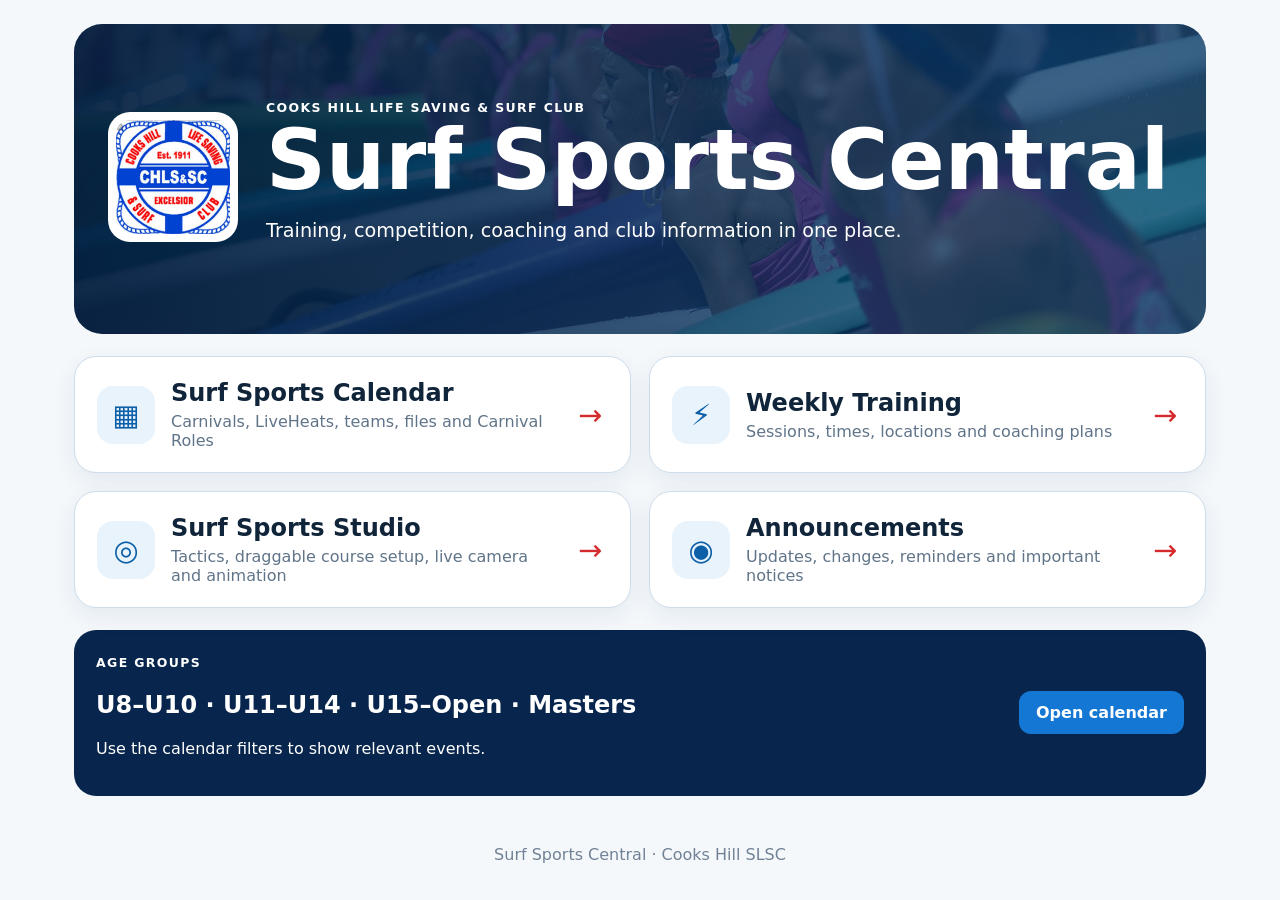
==== commit cd48487e: "Add files via upload" ====
--- a/index.html
+++ b/index.html
@@ -1,6 +1 @@
-<!DOCTYPE html><html lang="en"><head><meta charset="UTF-8"><meta name="viewport" content="width=device-width,initial-scale=1,viewport-fit=cover"><meta name="theme-color" content="#0a2b60"><title>Surf Sports Central</title><link rel="stylesheet" href="central.css"></head><body><main class="central-shell">
-<header class="central-hero photo-hero"><div class="hero-shade"></div><div class="club-mark"><img src="assets/cooks-hill-logo.jpg" alt="Cooks Hill Life Saving and Surf Club logo"></div><div class="hero-copy"><span class="kicker">COOKS HILL LIFE SAVING &amp; SURF CLUB</span><h1>Surf Sports Central</h1><p>Training, competition, coaching and club information in one place.</p></div></header>
-<section class="quick-links"><a class="home-card calendar" href="calendar.html"><div class="card-icon">▦</div><div><h2>Surf Sports Calendar</h2><p>Carnivals, entries, teams and event preparation</p></div><span class="arrow">→</span></a><a class="home-card training" href="weekly-training.html"><div class="card-icon">⚡</div><div><h2>Weekly Training</h2><p>Sessions, times, locations and coaching plans</p></div><span class="arrow">→</span></a><a class="home-card studio" href="studio.html"><div class="card-icon">◎</div><div><h2>Surf Sports Studio</h2><p>Tactics, race paths, live camera, conditions and analysis</p></div><span class="arrow">→</span></a><a class="home-card announcements" href="announcements.html"><div class="card-icon">◉</div><div><h2>Announcements</h2><p>Updates, changes, reminders and important notices</p></div><span class="arrow">→</span></a></section>
-<section class="next-up-panel"><div><span class="kicker red">NEXT UP</span><h2>Board Training · Bar Beach</h2><p>Thursday 3 September · 4:00 pm</p></div><a class="primary-link" href="weekly-training.html">View session</a></section>
-<section class="age-groups"><span>Age groups</span><div class="chips"><span>U8–U10</span><span>U11–U14</span><span>U15–Open</span><a href="masters.html">Masters</a></div></section><section class="age-groups"><span>Club resources</span><div class="chips"><a href="water-safety.html">Water Safety</a></div></section>
-</main><footer>Surf Sports Central · Cooks Hill SLSC · Build v2</footer></body></html>+<!doctype html><html><head><meta charset="utf-8"><meta name="viewport" content="width=device-width,initial-scale=1,viewport-fit=cover"><title>Surf Sports Central</title><link rel="stylesheet" href="central.css"></head><body><main class="central-shell"><header class="central-hero"><div class="club-mark"><img src="assets/cooks-hill-logo.jpg" alt="Cooks Hill SLSC"></div><div class="hero-copy"><span class="kicker">COOKS HILL LIFE SAVING & SURF CLUB</span><h1>Surf Sports Central</h1><p>Training, competition, coaching and club information in one place.</p></div></header><section class="quick-links"><a class="home-card" href="calendar.html"><div class="card-icon">▦</div><div><h2>Surf Sports Calendar</h2><p>Carnivals, LiveHeats, teams, files and Carnival Roles</p></div><span class="arrow">→</span></a><a class="home-card" href="weekly-training.html"><div class="card-icon">⚡</div><div><h2>Weekly Training</h2><p>Sessions, times, locations and coaching plans</p></div><span class="arrow">→</span></a><a class="home-card" href="studio.html"><div class="card-icon">◎</div><div><h2>Surf Sports Studio</h2><p>Tactics, draggable course setup, live camera and animation</p></div><span class="arrow">→</span></a><a class="home-card" href="announcements.html"><div class="card-icon">◉</div><div><h2>Announcements</h2><p>Updates, changes, reminders and important notices</p></div><span class="arrow">→</span></a></section><section class="next-up-panel"><div><span class="kicker">AGE GROUPS</span><h2>U8–U10 · U11–U14 · U15–Open · Masters</h2><p>Use the calendar filters to show relevant events.</p></div><a class="primary-link" href="calendar.html">Open calendar</a></section></main><footer>Surf Sports Central · Cooks Hill SLSC</footer></body></html>
--- a/central.css
+++ b/central.css
@@ -1,10 +1 @@
-:root{
-  --navy:#0a2b60;--navy2:#071d42;--red:#d8242f;--blue:#2b75ad;--light:#f4f7fb;
-  --ink:#10213c;--muted:#66778f;--line:#dbe4ef;--white:#fff;--sand:#f4ead8;
-}
-*{box-sizing:border-box}html{background:#f4f7fb}body{margin:0;font-family:Inter,ui-sans-serif,system-ui,-apple-system,BlinkMacSystemFont,"Segoe UI",sans-serif;color:var(--ink);background:linear-gradient(#fff 0 72%,#f4f7fb)}a{color:inherit}.central-shell{max-width:1180px;margin:0 auto;padding:28px 22px 60px}.central-hero{display:flex;align-items:center;gap:26px;padding:26px 30px;background:linear-gradient(115deg,var(--navy2),var(--navy));border-radius:24px;color:white;position:relative;overflow:hidden}.central-hero:after{content:"";position:absolute;right:-60px;bottom:-85px;width:360px;height:190px;border-radius:50%;border:18px solid rgba(255,255,255,.08);transform:rotate(-8deg)}.club-mark{width:128px;height:128px;flex:0 0 128px;border-radius:24px;background:#fff;display:grid;place-items:center;padding:10px;box-shadow:0 10px 30px rgba(0,0,0,.22)}.club-mark img{max-width:100%;max-height:100%;object-fit:contain}.hero-copy{position:relative;z-index:1}.kicker{display:block;font-size:12px;letter-spacing:.16em;font-weight:850;opacity:.82}.kicker.red{color:var(--red);opacity:1}.hero-copy h1{font-size:clamp(34px,6vw,64px);line-height:.95;margin:7px 0 12px;letter-spacing:-.04em}.hero-copy p{margin:0;color:#dfe8f4;font-size:17px}.quick-links{display:grid;grid-template-columns:repeat(2,minmax(0,1fr));gap:18px;margin-top:24px}.home-card{min-height:190px;text-decoration:none;border-radius:22px;padding:24px;display:grid;grid-template-columns:70px 1fr 42px;align-items:center;gap:18px;border:1px solid var(--line);background:#fff;box-shadow:0 10px 26px rgba(24,54,91,.08);transition:.18s ease}.home-card:hover{transform:translateY(-2px);box-shadow:0 14px 34px rgba(24,54,91,.13)}.home-card .card-icon{width:64px;height:64px;border-radius:18px;display:grid;place-items:center;font-size:34px;background:#edf3fa;color:var(--navy)}.home-card h2{margin:0 0 6px;font-size:24px}.home-card p{margin:0;color:var(--muted);line-height:1.45}.home-card .arrow{width:40px;height:40px;border-radius:50%;display:grid;place-items:center;background:var(--navy);color:#fff;font-size:24px}.home-card.calendar{border-top:5px solid var(--blue)}.home-card.training{border-top:5px solid #e0a51c}.home-card.studio{border-top:5px solid var(--navy)}.home-card.announcements{border-top:5px solid var(--red)}.next-up-panel{display:flex;justify-content:space-between;align-items:center;gap:20px;margin-top:22px;padding:22px 26px;border-radius:20px;background:linear-gradient(100deg,#fff,#f5f9ff);border:1px solid var(--line)}.next-up-panel h2{margin:4px 0 3px}.next-up-panel p{margin:0;color:var(--muted)}.primary-link{display:inline-flex;align-items:center;justify-content:center;min-height:46px;padding:0 18px;border-radius:12px;background:var(--red);color:#fff;text-decoration:none;font-weight:800}.age-groups{display:flex;align-items:center;gap:16px;margin-top:18px;padding:16px 4px;color:var(--muted);font-weight:700}.chips{display:flex;gap:8px;flex-wrap:wrap}.chips span{padding:7px 12px;background:#fff;border:1px solid var(--line);border-radius:999px;color:var(--navy);font-size:13px}footer{text-align:center;color:#7c8ba0;padding:22px;font-size:13px}
-.page-shell{max-width:1180px;margin:0 auto;padding:20px 22px 60px}.subhead{display:flex;align-items:center;gap:16px;margin-bottom:20px}.back-link{width:46px;height:46px;border-radius:50%;display:grid;place-items:center;text-decoration:none;background:#fff;border:1px solid var(--line);font-size:25px}.subhead img{width:58px;height:58px;object-fit:contain;border-radius:14px;background:#fff;padding:4px}.subhead h1{margin:0;font-size:32px}.subhead p{margin:3px 0 0;color:var(--muted)}.filter-bar{display:flex;gap:8px;flex-wrap:wrap;margin:14px 0 20px}.filter-btn{border:1px solid var(--line);background:#fff;border-radius:999px;padding:10px 14px;font:inherit;font-weight:800;color:var(--navy);cursor:pointer}.filter-btn.active{background:var(--navy);color:#fff;border-color:var(--navy)}.calendar-list{display:grid;gap:12px}.event-card{display:grid;grid-template-columns:120px 1fr auto;align-items:center;gap:18px;background:#fff;border:1px solid var(--line);border-left:6px solid var(--blue);border-radius:16px;padding:16px 18px;cursor:pointer}.event-card[data-source="slscc"]{border-left-color:#e2ad23}.event-card[data-source="slsa"]{border-left-color:#e78943}.event-card[data-source="slsnsw"]{border-left-color:#46b8b4}.event-date{font-weight:900;color:var(--navy)}.event-card h3{margin:0 0 4px}.event-meta{color:var(--muted);font-size:14px}.event-tags{display:flex;gap:6px;flex-wrap:wrap;margin-top:8px}.event-tag{font-size:11px;font-weight:800;border-radius:999px;padding:5px 8px;background:#eef3f8;color:#29445e}.event-open{font-size:22px;color:var(--navy)}.event-detail{display:none;margin-top:14px;padding:16px;border-radius:14px;background:#f7f9fc;border:1px solid var(--line)}.event-card.open{grid-template-columns:120px 1fr auto}.event-card.open + .event-detail{display:block}.detail-actions{display:flex;gap:8px;flex-wrap:wrap;margin-top:14px}.detail-actions a,.detail-actions button{border:0;border-radius:10px;padding:10px 12px;text-decoration:none;font-weight:800;background:var(--navy);color:#fff}.detail-actions .secondary{background:#eaf0f7;color:var(--navy)}.content-card{background:#fff;border:1px solid var(--line);border-radius:18px;padding:20px;margin-bottom:16px}.content-card h2,.content-card h3{margin-top:0}.notice{border-left:5px solid var(--red)}.training-week{display:grid;gap:12px}.training-item{display:grid;grid-template-columns:90px 1fr auto;gap:15px;align-items:center;padding:16px;border:1px solid var(--line);border-radius:14px;background:#fff}.training-item strong{display:block}.training-item small{color:var(--muted)}.status-pill{padding:6px 10px;border-radius:999px;background:#e9f6ff;color:#145888;font-size:12px;font-weight:800}
-@media(max-width:720px){.central-shell,.page-shell{padding:14px 14px 44px}.central-hero{align-items:flex-start;padding:20px;border-radius:20px}.club-mark{width:88px;height:88px;flex-basis:88px;border-radius:18px}.hero-copy h1{font-size:36px}.hero-copy p{font-size:14px}.quick-links{grid-template-columns:1fr 1fr;gap:10px}.home-card{min-height:170px;padding:16px;grid-template-columns:1fr;grid-template-rows:54px auto;gap:8px;align-content:start}.home-card .card-icon{width:52px;height:52px;font-size:28px}.home-card h2{font-size:18px;line-height:1.05}.home-card p{font-size:12px}.home-card .arrow{display:none}.next-up-panel{align-items:flex-start;flex-direction:column}.age-groups{align-items:flex-start;flex-direction:column}.event-card{grid-template-columns:82px 1fr 20px;gap:10px;padding:13px}.event-card.open{grid-template-columns:82px 1fr 20px}.training-item{grid-template-columns:72px 1fr}.training-item .status-pill{grid-column:2}.subhead h1{font-size:25px}.subhead p{font-size:13px}}
-@media(max-width:430px){.central-hero{gap:14px}.club-mark{width:74px;height:74px;flex-basis:74px}.kicker{font-size:9px}.hero-copy h1{font-size:30px}.quick-links{grid-template-columns:1fr 1fr}.home-card{min-height:160px}.home-card h2{font-size:16px}}
-
-.photo-hero{min-height:330px;background-image:url('assets/site/board-start.jpeg');background-size:cover;background-position:center 43%;align-items:flex-end}.photo-hero .hero-shade{position:absolute;inset:0;background:linear-gradient(90deg,rgba(4,24,55,.93),rgba(4,24,55,.55) 55%,rgba(4,24,55,.12))}.photo-hero .club-mark,.photo-hero .hero-copy{z-index:2}.section-photo{height:310px;border-radius:22px;background-size:cover;background-position:center;position:relative;overflow:hidden;margin-bottom:18px;display:flex;align-items:flex-end}.section-photo:after{content:"";position:absolute;inset:0;background:linear-gradient(transparent 40%,rgba(3,21,48,.82))}.section-photo>div{position:relative;z-index:2;color:white;padding:24px}.section-photo h2{font-size:38px;margin:0}.section-photo p{margin:5px 0 0}.training-photo{background-image:url('assets/site/board-race.jpeg')}.announcements-photo{background-image:url('assets/site/beach-start.jpeg')}.water-photo{background-image:url('assets/site/water-safety.jpeg')}.masters-photo{background-image:url('assets/site/masters.jpeg')}.workspace-grid{display:grid;grid-template-columns:repeat(2,minmax(0,1fr));gap:12px}.workspace-grid section{background:#fff;border:1px solid var(--line);border-radius:13px;padding:14px}.workspace-grid h4{margin:0 0 8px;color:var(--navy)}.roles-panel{grid-column:1/-1}.role-chips{display:flex;gap:7px;flex-wrap:wrap;margin-bottom:12px}.role-chips span{padding:7px 9px;border-radius:999px;background:#edf3f8;font-size:12px;font-weight:800;color:#29445e}.mini-actions{display:flex;gap:8px;flex-wrap:wrap}.mini-actions a,.roles-panel>a{display:inline-block;text-decoration:none;background:var(--navy);color:white;padding:9px 11px;border-radius:9px;font-weight:800;font-size:13px}.file-drop{border:2px dashed #b8c8db;border-radius:11px;padding:12px;display:grid;gap:6px;color:var(--muted)}.file-drop strong{color:var(--ink)}.chips a{padding:7px 12px;background:#fff;border:1px solid var(--line);border-radius:999px;color:var(--navy);font-size:13px;text-decoration:none}@media(max-width:720px){.photo-hero{min-height:280px}.section-photo{height:230px}.section-photo h2{font-size:30px}.workspace-grid{grid-template-columns:1fr}.roles-panel{grid-column:auto}.event-detail{padding:10px}}
+:root{--navy:#08264d;--blue:#0d5fa8;--red:#d52b2f;--sky:#eaf5fb;--ink:#10243a;--card:#fff;--line:#cdddea}*{box-sizing:border-box}body{margin:0;font-family:Inter,system-ui,-apple-system,Segoe UI,sans-serif;background:#f4f8fb;color:var(--ink)}a{text-decoration:none;color:inherit}.central-shell,.page-shell{max-width:1180px;margin:auto;padding:24px}.central-hero{min-height:310px;border-radius:28px;overflow:hidden;padding:34px;display:flex;align-items:center;gap:28px;color:white;background:linear-gradient(90deg,rgba(5,31,65,.94),rgba(5,62,112,.68)),url('assets/surf-racing.jpg') center/cover}.club-mark img,.subhead img{width:130px;height:130px;object-fit:contain;background:white;border-radius:22px;padding:8px}.kicker{font-weight:800;letter-spacing:.11em;font-size:.78rem}.hero-copy h1{font-size:clamp(2.4rem,7vw,5.2rem);line-height:.95;margin:.3rem 0 1rem}.hero-copy p{font-size:1.2rem}.quick-links{display:grid;grid-template-columns:repeat(2,1fr);gap:18px;margin:22px 0}.home-card{background:white;border:1px solid var(--line);border-radius:22px;padding:22px;display:grid;grid-template-columns:58px 1fr 30px;align-items:center;gap:16px;box-shadow:0 8px 24px #0b315412}.home-card:hover{transform:translateY(-2px)}.card-icon{width:58px;height:58px;border-radius:16px;background:#e8f3fc;color:var(--blue);display:grid;place-items:center;font-size:1.8rem}.home-card h2{margin:0 0 5px}.home-card p{margin:0;color:#607489}.arrow{font-size:1.8rem;color:var(--red)}.next-up-panel,.feature-panel{background:var(--navy);color:white;border-radius:22px;padding:22px;display:flex;justify-content:space-between;gap:20px;align-items:center}.primary-link,.btn{background:#1477d4;color:#fff;padding:12px 17px;border-radius:12px;font-weight:750;display:inline-block}.age-groups{padding:22px 0}.chips,.filter-bar{display:flex;flex-wrap:wrap;gap:9px}.chips span,.filter-btn{border:1px solid var(--line);background:white;border-radius:999px;padding:9px 13px}.subhead{display:flex;align-items:center;gap:18px;background:var(--navy);color:white;border-radius:22px;padding:18px;margin-bottom:18px}.subhead img{width:76px;height:76px}.subhead h1{margin:0}.subhead p{margin:.3rem 0 0;color:#cfe2f4}.back-link{font-size:2.5rem}.filter-bar{margin:16px 0}.filter-btn{cursor:pointer;font-weight:700}.filter-btn.active{background:var(--blue);color:white;border-color:var(--blue)}.calendar-list{display:grid;gap:14px}.month-title{margin:26px 0 4px;color:var(--navy)}.event-card{background:white;border:1px solid var(--line);border-left:6px solid var(--red);border-radius:16px;padding:16px;display:grid;grid-template-columns:95px 1fr auto;gap:16px;align-items:center}.event-date{font-weight:850;color:var(--blue)}.event-card h3{margin:0 0 5px}.event-card p{margin:0;color:#64768a}.event-actions{display:flex;gap:8px;flex-wrap:wrap}.event-detail{margin-top:12px;padding-top:12px;border-top:1px solid var(--line);grid-column:2/-1;display:none}.event-card.open .event-detail{display:block}.detail-grid{display:grid;grid-template-columns:repeat(3,1fr);gap:12px}.mini{background:#f4f8fb;padding:12px;border-radius:12px}.mini h4{margin:0 0 8px}.muted{color:#6a7c8f}.photo-banner{height:220px;border-radius:20px;background:url('assets/board-racing.jpg') center/cover;margin:18px 0}.training-grid{display:grid;grid-template-columns:repeat(3,1fr);gap:14px}.session{background:white;border-radius:16px;border:1px solid var(--line);padding:16px}.announcement{background:white;border-left:5px solid var(--blue);border-radius:14px;padding:16px;margin:12px 0}footer{text-align:center;color:#718296;padding:25px}.athlete-photo{width:48px;height:48px;border-radius:50%;object-fit:cover}@media(max-width:700px){.central-shell,.page-shell{padding:12px}.central-hero{min-height:260px;padding:22px;align-items:flex-end}.club-mark{position:absolute;align-self:flex-start}.club-mark img{width:82px;height:82px}.hero-copy{padding-top:90px}.quick-links{grid-template-columns:1fr}.home-card{padding:16px;grid-template-columns:48px 1fr 24px}.card-icon{width:48px;height:48px}.event-card{grid-template-columns:72px 1fr}.event-actions{grid-column:1/-1}.event-detail{grid-column:1/-1}.detail-grid,.training-grid{grid-template-columns:1fr}.next-up-panel{align-items:flex-start;flex-direction:column}.subhead img{width:58px;height:58px}}
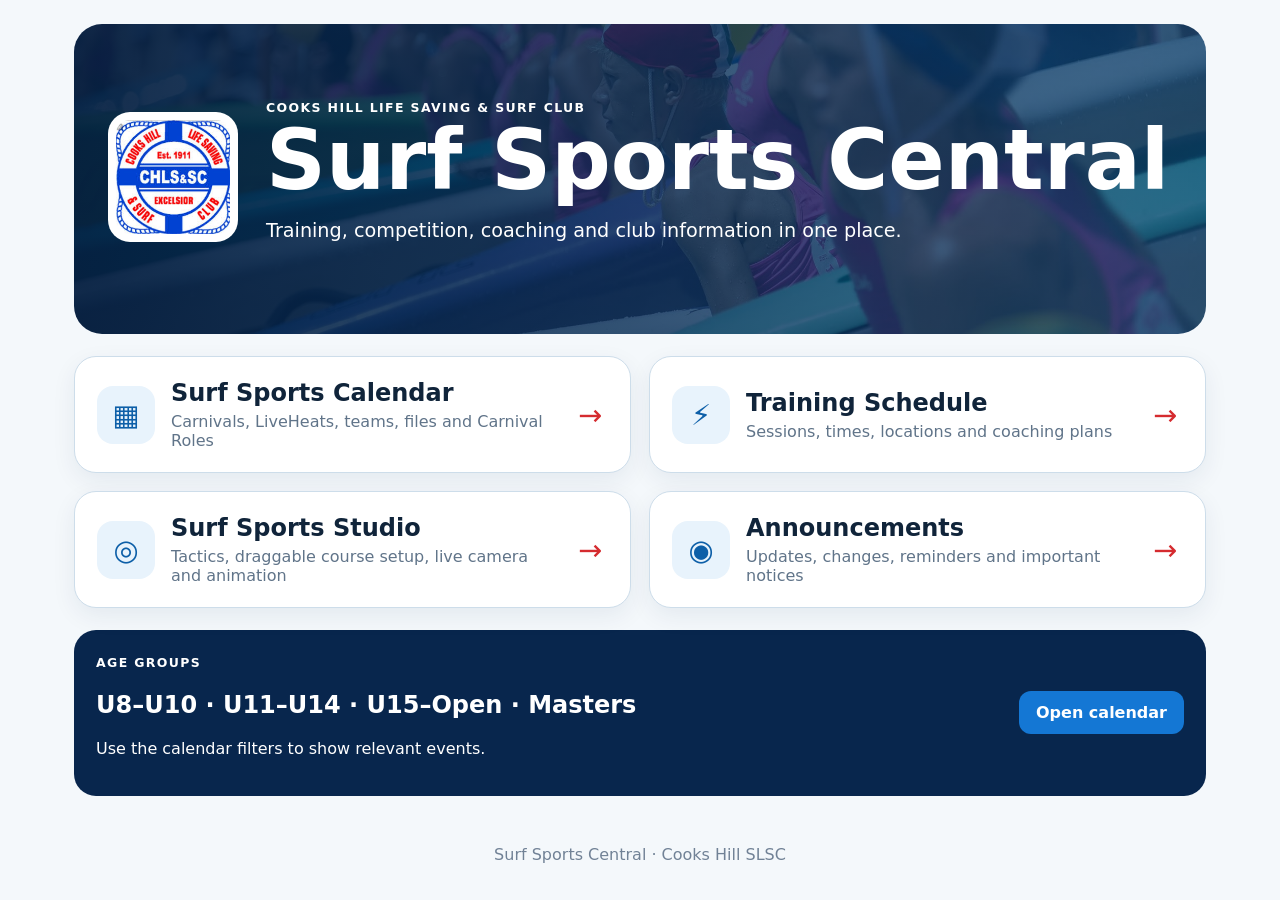
==== commit 361d26ce: "Add files via upload" ====
--- a/index.html
+++ b/index.html
@@ -1 +1 @@
-<!doctype html><html><head><meta charset="utf-8"><meta name="viewport" content="width=device-width,initial-scale=1,viewport-fit=cover"><title>Surf Sports Central</title><link rel="stylesheet" href="central.css"></head><body><main class="central-shell"><header class="central-hero"><div class="club-mark"><img src="assets/cooks-hill-logo.jpg" alt="Cooks Hill SLSC"></div><div class="hero-copy"><span class="kicker">COOKS HILL LIFE SAVING & SURF CLUB</span><h1>Surf Sports Central</h1><p>Training, competition, coaching and club information in one place.</p></div></header><section class="quick-links"><a class="home-card" href="calendar.html"><div class="card-icon">▦</div><div><h2>Surf Sports Calendar</h2><p>Carnivals, LiveHeats, teams, files and Carnival Roles</p></div><span class="arrow">→</span></a><a class="home-card" href="weekly-training.html"><div class="card-icon">⚡</div><div><h2>Weekly Training</h2><p>Sessions, times, locations and coaching plans</p></div><span class="arrow">→</span></a><a class="home-card" href="studio.html"><div class="card-icon">◎</div><div><h2>Surf Sports Studio</h2><p>Tactics, draggable course setup, live camera and animation</p></div><span class="arrow">→</span></a><a class="home-card" href="announcements.html"><div class="card-icon">◉</div><div><h2>Announcements</h2><p>Updates, changes, reminders and important notices</p></div><span class="arrow">→</span></a></section><section class="next-up-panel"><div><span class="kicker">AGE GROUPS</span><h2>U8–U10 · U11–U14 · U15–Open · Masters</h2><p>Use the calendar filters to show relevant events.</p></div><a class="primary-link" href="calendar.html">Open calendar</a></section></main><footer>Surf Sports Central · Cooks Hill SLSC</footer></body></html>
+<!doctype html><html><head><meta charset="utf-8"><meta name="viewport" content="width=device-width,initial-scale=1,viewport-fit=cover"><title>Surf Sports Central</title><link rel="stylesheet" href="central.css"></head><body><main class="central-shell"><header class="central-hero"><div class="club-mark"><img src="assets/cooks-hill-logo.jpg" alt="Cooks Hill SLSC"></div><div class="hero-copy"><span class="kicker">COOKS HILL LIFE SAVING & SURF CLUB</span><h1>Surf Sports Central</h1><p>Training, competition, coaching and club information in one place.</p></div></header><section class="quick-links"><a class="home-card" href="calendar.html"><div class="card-icon">▦</div><div><h2>Surf Sports Calendar</h2><p>Carnivals, LiveHeats, teams, files and Carnival Roles</p></div><span class="arrow">→</span></a><a class="home-card" href="weekly-training.html"><div class="card-icon">⚡</div><div><h2>Training Schedule</h2><p>Sessions, times, locations and coaching plans</p></div><span class="arrow">→</span></a><a class="home-card" href="studio.html"><div class="card-icon">◎</div><div><h2>Surf Sports Studio</h2><p>Tactics, draggable course setup, live camera and animation</p></div><span class="arrow">→</span></a><a class="home-card" href="announcements.html"><div class="card-icon">◉</div><div><h2>Announcements</h2><p>Updates, changes, reminders and important notices</p></div><span class="arrow">→</span></a></section><section class="next-up-panel"><div><span class="kicker">AGE GROUPS</span><h2>U8–U10 · U11–U14 · U15–Open · Masters</h2><p>Use the calendar filters to show relevant events.</p></div><a class="primary-link" href="calendar.html">Open calendar</a></section></main><footer>Surf Sports Central · Cooks Hill SLSC</footer></body></html>
--- a/central.css
+++ b/central.css
@@ -1 +1,20 @@
 :root{--navy:#08264d;--blue:#0d5fa8;--red:#d52b2f;--sky:#eaf5fb;--ink:#10243a;--card:#fff;--line:#cdddea}*{box-sizing:border-box}body{margin:0;font-family:Inter,system-ui,-apple-system,Segoe UI,sans-serif;background:#f4f8fb;color:var(--ink)}a{text-decoration:none;color:inherit}.central-shell,.page-shell{max-width:1180px;margin:auto;padding:24px}.central-hero{min-height:310px;border-radius:28px;overflow:hidden;padding:34px;display:flex;align-items:center;gap:28px;color:white;background:linear-gradient(90deg,rgba(5,31,65,.94),rgba(5,62,112,.68)),url('assets/surf-racing.jpg') center/cover}.club-mark img,.subhead img{width:130px;height:130px;object-fit:contain;background:white;border-radius:22px;padding:8px}.kicker{font-weight:800;letter-spacing:.11em;font-size:.78rem}.hero-copy h1{font-size:clamp(2.4rem,7vw,5.2rem);line-height:.95;margin:.3rem 0 1rem}.hero-copy p{font-size:1.2rem}.quick-links{display:grid;grid-template-columns:repeat(2,1fr);gap:18px;margin:22px 0}.home-card{background:white;border:1px solid var(--line);border-radius:22px;padding:22px;display:grid;grid-template-columns:58px 1fr 30px;align-items:center;gap:16px;box-shadow:0 8px 24px #0b315412}.home-card:hover{transform:translateY(-2px)}.card-icon{width:58px;height:58px;border-radius:16px;background:#e8f3fc;color:var(--blue);display:grid;place-items:center;font-size:1.8rem}.home-card h2{margin:0 0 5px}.home-card p{margin:0;color:#607489}.arrow{font-size:1.8rem;color:var(--red)}.next-up-panel,.feature-panel{background:var(--navy);color:white;border-radius:22px;padding:22px;display:flex;justify-content:space-between;gap:20px;align-items:center}.primary-link,.btn{background:#1477d4;color:#fff;padding:12px 17px;border-radius:12px;font-weight:750;display:inline-block}.age-groups{padding:22px 0}.chips,.filter-bar{display:flex;flex-wrap:wrap;gap:9px}.chips span,.filter-btn{border:1px solid var(--line);background:white;border-radius:999px;padding:9px 13px}.subhead{display:flex;align-items:center;gap:18px;background:var(--navy);color:white;border-radius:22px;padding:18px;margin-bottom:18px}.subhead img{width:76px;height:76px}.subhead h1{margin:0}.subhead p{margin:.3rem 0 0;color:#cfe2f4}.back-link{font-size:2.5rem}.filter-bar{margin:16px 0}.filter-btn{cursor:pointer;font-weight:700}.filter-btn.active{background:var(--blue);color:white;border-color:var(--blue)}.calendar-list{display:grid;gap:14px}.month-title{margin:26px 0 4px;color:var(--navy)}.event-card{background:white;border:1px solid var(--line);border-left:6px solid var(--red);border-radius:16px;padding:16px;display:grid;grid-template-columns:95px 1fr auto;gap:16px;align-items:center}.event-date{font-weight:850;color:var(--blue)}.event-card h3{margin:0 0 5px}.event-card p{margin:0;color:#64768a}.event-actions{display:flex;gap:8px;flex-wrap:wrap}.event-detail{margin-top:12px;padding-top:12px;border-top:1px solid var(--line);grid-column:2/-1;display:none}.event-card.open .event-detail{display:block}.detail-grid{display:grid;grid-template-columns:repeat(3,1fr);gap:12px}.mini{background:#f4f8fb;padding:12px;border-radius:12px}.mini h4{margin:0 0 8px}.muted{color:#6a7c8f}.photo-banner{height:220px;border-radius:20px;background:url('assets/board-racing.jpg') center/cover;margin:18px 0}.training-grid{display:grid;grid-template-columns:repeat(3,1fr);gap:14px}.session{background:white;border-radius:16px;border:1px solid var(--line);padding:16px}.announcement{background:white;border-left:5px solid var(--blue);border-radius:14px;padding:16px;margin:12px 0}footer{text-align:center;color:#718296;padding:25px}.athlete-photo{width:48px;height:48px;border-radius:50%;object-fit:cover}@media(max-width:700px){.central-shell,.page-shell{padding:12px}.central-hero{min-height:260px;padding:22px;align-items:flex-end}.club-mark{position:absolute;align-self:flex-start}.club-mark img{width:82px;height:82px}.hero-copy{padding-top:90px}.quick-links{grid-template-columns:1fr}.home-card{padding:16px;grid-template-columns:48px 1fr 24px}.card-icon{width:48px;height:48px}.event-card{grid-template-columns:72px 1fr}.event-actions{grid-column:1/-1}.event-detail{grid-column:1/-1}.detail-grid,.training-grid{grid-template-columns:1fr}.next-up-panel{align-items:flex-start;flex-direction:column}.subhead img{width:58px;height:58px}}
+
+.week-intro{background:linear-gradient(120deg,#08264d,#0d5fa8);color:#fff;border-radius:20px;padding:22px;margin:18px 0}.week-intro h2{margin:6px 0;font-size:1.8rem}.week-intro p{margin:0;color:#d8eafa}.week-label{font-size:.75rem;font-weight:850;letter-spacing:.14em;color:#8fd6ff}.weekly-schedule{display:grid;gap:12px}.training-card{background:#fff;border:1px solid var(--line);border-radius:18px;padding:18px;display:grid;grid-template-columns:72px 1fr;gap:18px;align-items:center;box-shadow:0 6px 20px #0b31540b}.training-card h2{margin:0 0 6px;color:var(--navy)}.training-day{width:64px;height:64px;border-radius:16px;background:#e8f3fc;color:var(--blue);display:grid;place-items:center;font-weight:900;letter-spacing:.05em}.training-meta,.training-note{margin:0;color:#526b82}.training-meta strong{color:var(--ink);font-size:1.08rem}.training-note{margin-top:6px;font-size:.92rem}.training-card.iron{border-left:5px solid #d52b2f}.training-card.board{border-left:5px solid #0d5fa8}.training-card.run{border-left:5px solid #159a86}.training-actions{margin:20px 0}.announcement-feature{margin-top:24px;background:linear-gradient(145deg,#fff,#f3f9fd);border:1px solid var(--line);border-left:7px solid var(--red);border-radius:22px;padding:28px;box-shadow:0 10px 30px #0b315412}.announcement-feature h2{font-size:clamp(1.7rem,4vw,2.5rem);margin:12px 0}.announcement-feature p{font-size:1.25rem;line-height:1.6}.announcement-badge{display:inline-block;background:var(--navy);color:#fff;border-radius:999px;padding:8px 12px;font-size:.78rem;font-weight:850;letter-spacing:.08em}.announcement-author{font-weight:850;color:var(--blue);margin-top:20px;font-size:1.1rem}@media(max-width:700px){.training-card{grid-template-columns:58px 1fr;padding:14px;gap:12px}.training-day{width:54px;height:54px}.photo-banner{height:150px}}
+
+
+.surf-report-link{display:inline-block;margin-top:10px;font-weight:850;color:var(--blue);text-decoration:underline;text-underline-offset:3px}.instagram-wrap{margin-top:12px;max-width:540px;width:100%;overflow:hidden}.instagram-wrap .instagram-media{background:#fff;border:0;border-radius:3px;box-shadow:0 0 1px 0 rgba(0,0,0,.5),0 1px 10px 0 rgba(0,0,0,.15);margin:1px!important;min-width:0!important;width:calc(100% - 2px)!important}.embed-note{font-size:.86rem;margin-top:8px;color:#718296}.flyer-link{display:flex;align-items:center;gap:10px;margin:10px 0 12px;color:var(--blue);font-weight:800}.flyer-link img{width:54px;height:72px;object-fit:cover;border-radius:8px;border:1px solid var(--line)}@media(max-width:700px){.flyer-link img{width:48px;height:64px}}
+
+.training-live-cam{margin-top:12px;max-width:620px;width:100%;border:1px solid var(--line);border-radius:14px;overflow:hidden;background:#fff}.training-live-cam-head{display:flex;justify-content:space-between;gap:10px;align-items:center;padding:10px 12px;background:#0b2945;color:#fff}.training-live-cam-head strong{font-size:.88rem;letter-spacing:.02em}.training-live-cam-head span{font-size:.74rem;color:#cfe7f8}.training-cam-frame{aspect-ratio:16/9;background:#000;overflow:hidden}.training-cam-frame iframe{display:block;width:100%;height:100%;border:0;background:#000}.training-cam-caption{padding:8px 12px;font-size:.8rem;color:#718296;background:#f8fbfe}@media(max-width:700px){.training-live-cam-head{align-items:flex-start;flex-direction:column;gap:2px}.training-live-cam{border-radius:12px}}
+
+.surf-report-video{margin-top:12px;max-width:620px;width:100%;border-radius:14px;overflow:hidden;background:#000;border:1px solid var(--line)}.surf-report-video video{display:block;width:100%;height:auto;max-height:620px;background:#000}
+@media(max-width:700px){.surf-report-video{border-radius:12px}}
+
+/* Coolangatta Gold sequential route embeds */
+.coolangatta-card{align-items:start}
+.strava-leg-list{display:grid;gap:18px;margin-top:18px}
+.strava-leg{background:#f6f9fc;border:1px solid var(--line);border-radius:16px;padding:14px;min-width:0}
+.strava-leg h3{margin:0 0 10px;color:var(--navy);font-size:1.05rem}
+.strava-route-wrap{width:100%;max-width:100%;overflow:hidden;border-radius:12px}
+.strava-route-wrap .strava-embed-placeholder{width:100%;max-width:100%}
+@media(max-width:700px){.strava-leg{padding:10px}.strava-leg-list{gap:14px}.coolangatta-card{grid-template-columns:54px minmax(0,1fr)}}
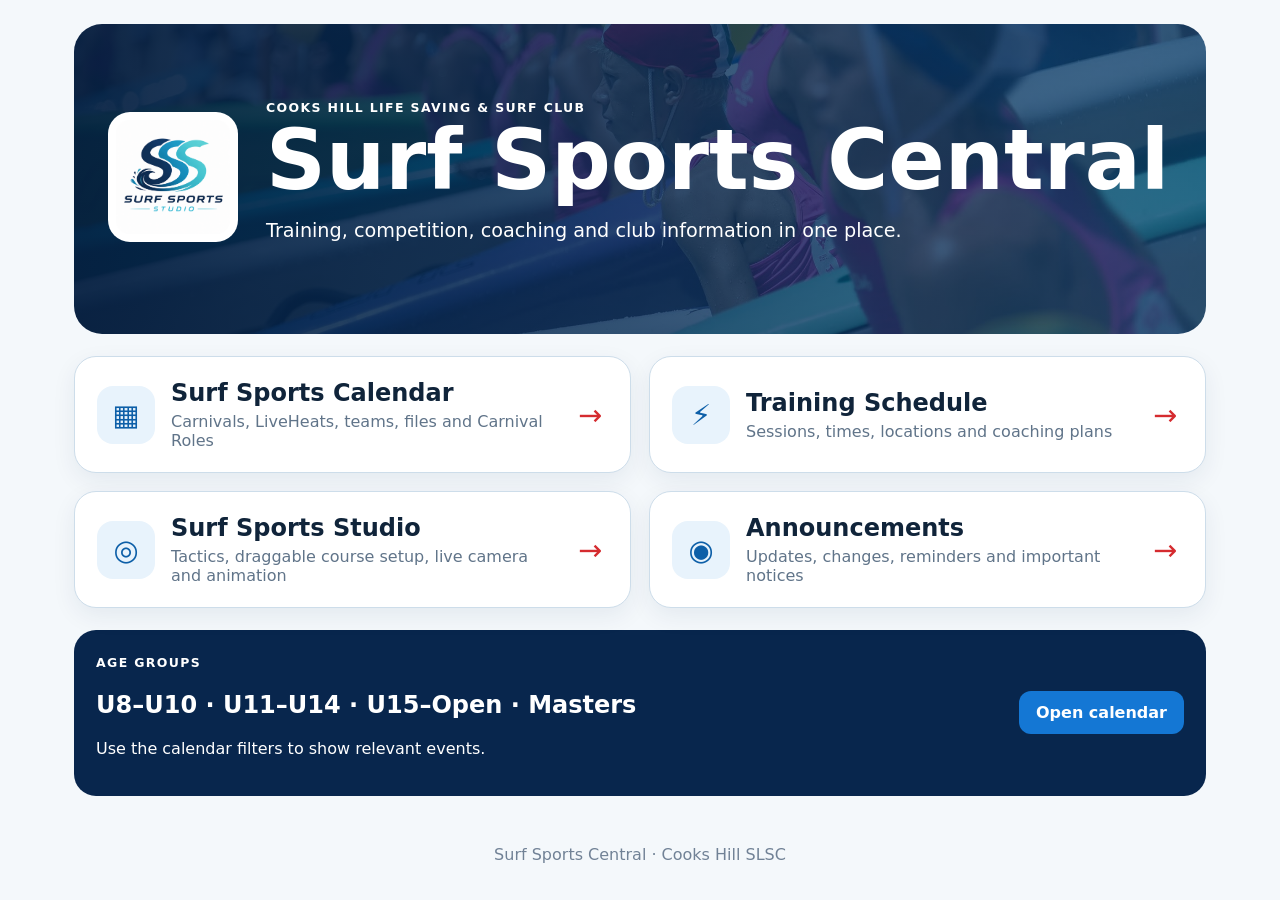
==== commit 6eaa09e0: "Add files via upload" ====
--- a/index.html
+++ b/index.html
@@ -1 +1 @@
-<!doctype html><html><head><meta charset="utf-8"><meta name="viewport" content="width=device-width,initial-scale=1,viewport-fit=cover"><title>Surf Sports Central</title><link rel="stylesheet" href="central.css"></head><body><main class="central-shell"><header class="central-hero"><div class="club-mark"><img src="assets/cooks-hill-logo.jpg" alt="Cooks Hill SLSC"></div><div class="hero-copy"><span class="kicker">COOKS HILL LIFE SAVING & SURF CLUB</span><h1>Surf Sports Central</h1><p>Training, competition, coaching and club information in one place.</p></div></header><section class="quick-links"><a class="home-card" href="calendar.html"><div class="card-icon">▦</div><div><h2>Surf Sports Calendar</h2><p>Carnivals, LiveHeats, teams, files and Carnival Roles</p></div><span class="arrow">→</span></a><a class="home-card" href="weekly-training.html"><div class="card-icon">⚡</div><div><h2>Training Schedule</h2><p>Sessions, times, locations and coaching plans</p></div><span class="arrow">→</span></a><a class="home-card" href="studio.html"><div class="card-icon">◎</div><div><h2>Surf Sports Studio</h2><p>Tactics, draggable course setup, live camera and animation</p></div><span class="arrow">→</span></a><a class="home-card" href="announcements.html"><div class="card-icon">◉</div><div><h2>Announcements</h2><p>Updates, changes, reminders and important notices</p></div><span class="arrow">→</span></a></section><section class="next-up-panel"><div><span class="kicker">AGE GROUPS</span><h2>U8–U10 · U11–U14 · U15–Open · Masters</h2><p>Use the calendar filters to show relevant events.</p></div><a class="primary-link" href="calendar.html">Open calendar</a></section></main><footer>Surf Sports Central · Cooks Hill SLSC</footer></body></html>
+<!doctype html><html><head><meta charset="utf-8"><meta name="viewport" content="width=device-width,initial-scale=1,viewport-fit=cover"><title>Surf Sports Central</title><link rel="stylesheet" href="central.css"></head><body><main class="central-shell"><header class="central-hero"><div class="club-mark"><img src="assets/surf-sports-studio-logo.png" alt="Surf Sports Studio"></div><div class="hero-copy"><span class="kicker">COOKS HILL LIFE SAVING & SURF CLUB</span><h1>Surf Sports Central</h1><p>Training, competition, coaching and club information in one place.</p></div></header><section class="quick-links"><a class="home-card" href="calendar.html"><div class="card-icon">▦</div><div><h2>Surf Sports Calendar</h2><p>Carnivals, LiveHeats, teams, files and Carnival Roles</p></div><span class="arrow">→</span></a><a class="home-card" href="weekly-training.html"><div class="card-icon">⚡</div><div><h2>Training Schedule</h2><p>Sessions, times, locations and coaching plans</p></div><span class="arrow">→</span></a><a class="home-card" href="studio.html"><div class="card-icon">◎</div><div><h2>Surf Sports Studio</h2><p>Tactics, draggable course setup, live camera and animation</p></div><span class="arrow">→</span></a><a class="home-card" href="announcements.html"><div class="card-icon">◉</div><div><h2>Announcements</h2><p>Updates, changes, reminders and important notices</p></div><span class="arrow">→</span></a></section><section class="next-up-panel"><div><span class="kicker">AGE GROUPS</span><h2>U8–U10 · U11–U14 · U15–Open · Masters</h2><p>Use the calendar filters to show relevant events.</p></div><a class="primary-link" href="calendar.html">Open calendar</a></section></main><footer>Surf Sports Central · Cooks Hill SLSC</footer></body></html>
